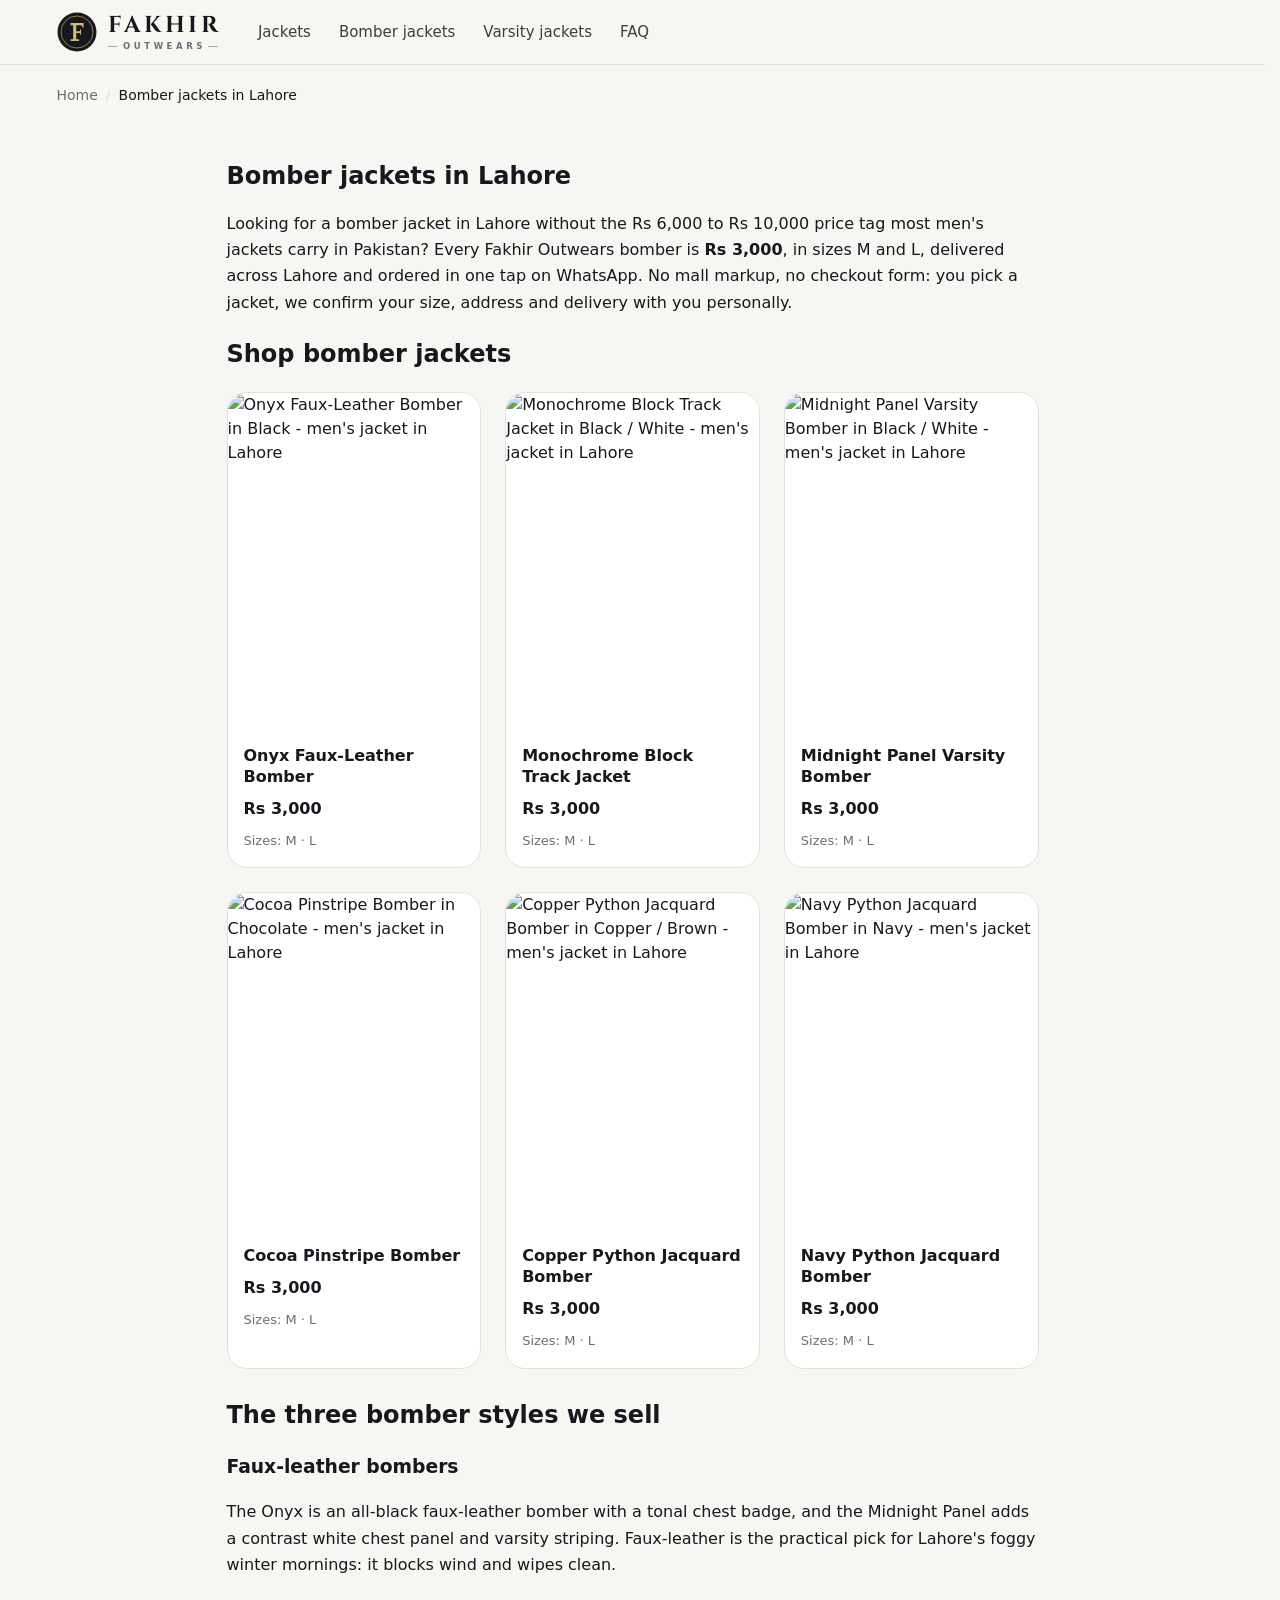
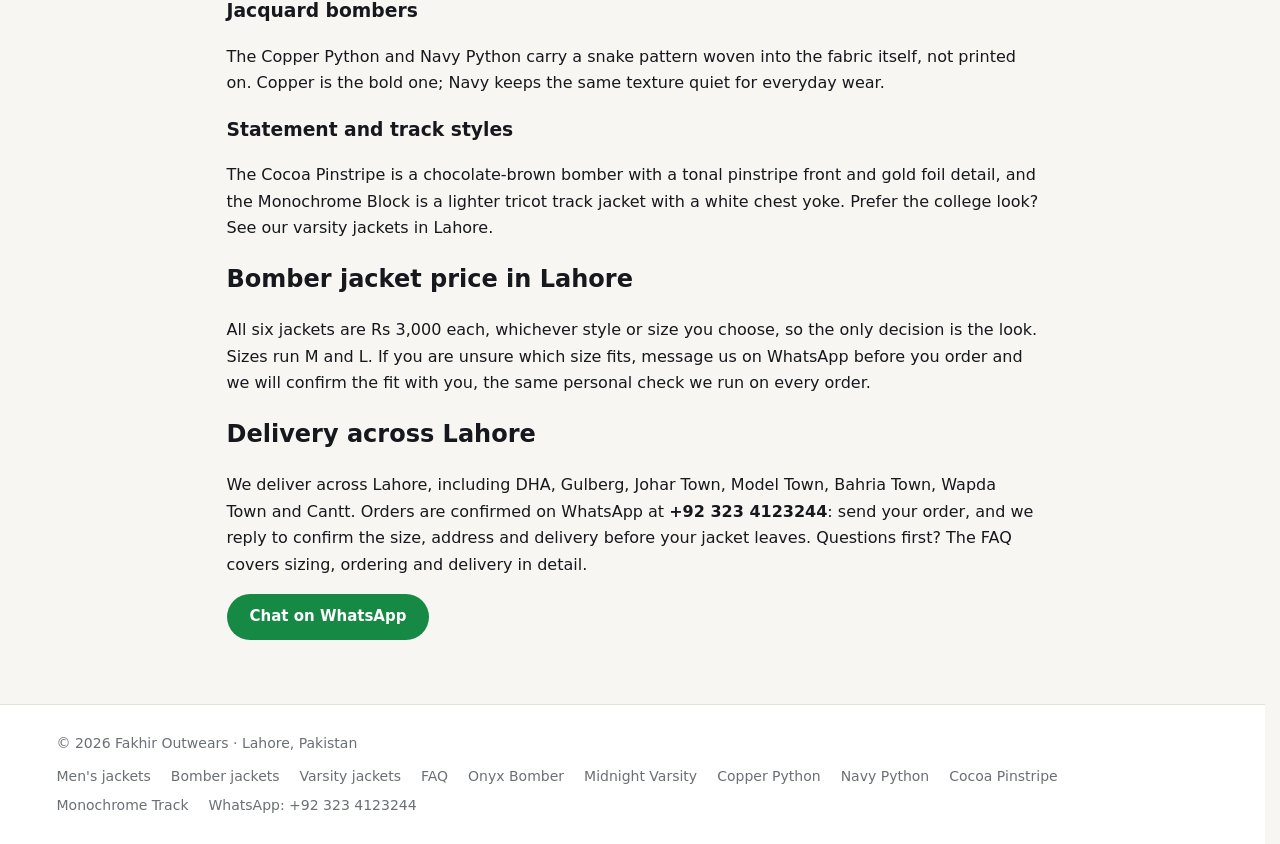
==== bomber-jackets/index.html @ b5515113 "Lahore Local SEO: new category and FAQ pages" ====
<!doctype html>
<html lang="en-PK">
<head>
  <meta charset="utf-8">
  <meta name="viewport" content="width=device-width, initial-scale=1">
  <title>Bomber Jackets in Lahore for Men - Rs 3,000 | Fakhir Outwears</title>
  <meta name="description" content="Buy bomber jackets in Lahore for Rs 3,000. Faux-leather, jacquard and varsity bombers for men, sizes M and L, delivered across Lahore. Order on WhatsApp.">
  <link rel="canonical" href="https://fakhir-store.vercel.app/bomber-jackets/">
  <link rel="icon" href="/favicon.svg" type="image/svg+xml">
  <meta property="og:type" content="website">
  <meta property="og:site_name" content="Fakhir Outwears">
  <meta property="og:locale" content="en_PK">
  <meta property="og:url" content="https://fakhir-store.vercel.app/bomber-jackets/">
  <meta property="og:title" content="Bomber Jackets in Lahore for Men - Rs 3,000 | Fakhir Outwears">
  <meta property="og:description" content="Buy bomber jackets in Lahore for Rs 3,000. Faux-leather, jacquard and varsity bombers for men, sizes M and L, delivered across Lahore. Order on WhatsApp.">
  <meta property="og:image" content="https://fakhir-store.vercel.app/images/products/copper-python-bomber.jpg">
  <meta property="og:image:width" content="900">
  <meta property="og:image:height" content="1200">
  <meta property="og:image:alt" content="Copper Python Jacquard Bomber by Fakhir Outwears">
  <meta name="twitter:card" content="summary_large_image">
  <link rel="preconnect" href="https://fonts.googleapis.com">
  <link rel="preconnect" href="https://fonts.gstatic.com" crossorigin>
  <link rel="stylesheet" href="https://fonts.googleapis.com/css2?family=Cinzel:wght@700&text=FAKHIRfakhir&display=swap">
  <link rel="stylesheet" href="/styles.css">
  <script type="application/ld+json">
{
  "@context": "https://schema.org",
  "@graph": [
    {
      "@type": "CollectionPage",
      "@id": "https://fakhir-store.vercel.app/bomber-jackets/#page",
      "url": "https://fakhir-store.vercel.app/bomber-jackets/",
      "name": "Bomber jackets in Lahore",
      "inLanguage": "en-PK",
      "isPartOf": {
        "@id": "https://fakhir-store.vercel.app/#website"
      },
      "about": {
        "@id": "https://fakhir-store.vercel.app/#store"
      },
      "mainEntity": {
        "@type": "ItemList",
        "itemListElement": [
          {
            "@type": "ListItem",
            "position": 1,
            "url": "https://fakhir-store.vercel.app/products/onyx-bomber/",
            "name": "Onyx Faux-Leather Bomber"
          },
          {
            "@type": "ListItem",
            "position": 2,
            "url": "https://fakhir-store.vercel.app/products/monochrome-track-bomber/",
            "name": "Monochrome Block Track Jacket"
          },
          {
            "@type": "ListItem",
            "position": 3,
            "url": "https://fakhir-store.vercel.app/products/midnight-panel-bomber/",
            "name": "Midnight Panel Varsity Bomber"
          },
          {
            "@type": "ListItem",
            "position": 4,
            "url": "https://fakhir-store.vercel.app/products/cocoa-pinstripe-bomber/",
            "name": "Cocoa Pinstripe Bomber"
          },
          {
            "@type": "ListItem",
            "position": 5,
            "url": "https://fakhir-store.vercel.app/products/copper-python-bomber/",
            "name": "Copper Python Jacquard Bomber"
          },
          {
            "@type": "ListItem",
            "position": 6,
            "url": "https://fakhir-store.vercel.app/products/navy-python-bomber/",
            "name": "Navy Python Jacquard Bomber"
          }
        ]
      }
    },
    {
      "@type": "BreadcrumbList",
      "itemListElement": [
        {
          "@type": "ListItem",
          "position": 1,
          "name": "Home",
          "item": "https://fakhir-store.vercel.app/"
        },
        {
          "@type": "ListItem",
          "position": 2,
          "name": "Bomber jackets in Lahore",
          "item": "https://fakhir-store.vercel.app/bomber-jackets/"
        }
      ]
    }
  ]
}
  </script>
</head>
<body>
  <header class="site-header">
    <div class="container header-inner">
      <a class="logo" href="/" aria-label="Fakhir Outwears home">
        <svg class="logo-mark" viewBox="0 0 40 40" aria-hidden="true"><circle cx="20" cy="20" r="19.5" fill="#16181d"/><circle cx="20" cy="20" r="16" fill="none" stroke="#d9b878" stroke-width="0.9" opacity="0.7"/><path d="M13.5 11H26.5V16.2L24.4 13.2H19.2V19.2H23V17.6H24V22.5H23V20.9H19.2V27.2H22V29H13.5V27.2H16.2V13.2H13.5Z" fill="#d9b878"/></svg>
        <span class="logo-text"><span class="logo-name">Fakhir</span><span class="logo-tag">Outwears</span></span>
      </a>
      <nav class="main-nav" aria-label="Primary">
        <a href="/jackets/">Jackets</a>
        <a href="/bomber-jackets/">Bomber jackets</a>
        <a href="/varsity-jackets/">Varsity jackets</a>
        <a href="/faq/">FAQ</a>
      </nav>
    </div>
  </header>
  <main>

    <nav class="breadcrumbs container" aria-label="Breadcrumb"><ol><li><a href="/">Home</a></li><li aria-current="page">Bomber jackets in Lahore</li></ol></nav>
    <section class="seo-section container">
      <h1>Bomber jackets in Lahore</h1>
      <p>Looking for a bomber jacket in Lahore without the Rs 6,000 to Rs 10,000 price tag most men's jackets carry in Pakistan? Every Fakhir Outwears bomber is <strong>Rs 3,000</strong>, in sizes M and L, delivered across Lahore and ordered in one tap on WhatsApp. No mall markup, no checkout form: you pick a jacket, we confirm your size, address and delivery with you personally.</p>
      <h2>Shop bomber jackets</h2>
      <div class="grid">
        <article class="card">
      <a class="card-media has-photo" href="/products/onyx-bomber/" aria-label="View Onyx Faux-Leather Bomber">
        <span class="card-art"><img class="product-photo" src="/images/products/onyx-bomber.webp" alt="Onyx Faux-Leather Bomber in Black - men's jacket in Lahore" width="900" height="1200" loading="lazy"></span>
      </a>
      <div class="card-body">
        <h3 class="card-title"><a class="card-link" href="/products/onyx-bomber/">Onyx Faux-Leather Bomber</a></h3>
        <p class="price"><span class="price-now">Rs 3,000</span></p>
        <p class="card-sizes">Sizes: M · L</p>
      </div>
    </article>
        <article class="card">
      <a class="card-media has-photo" href="/products/monochrome-track-bomber/" aria-label="View Monochrome Block Track Jacket">
        <span class="card-art"><img class="product-photo" src="/images/products/monochrome-track-bomber.webp" alt="Monochrome Block Track Jacket in Black / White - men's jacket in Lahore" width="900" height="1200" loading="lazy"></span>
      </a>
      <div class="card-body">
        <h3 class="card-title"><a class="card-link" href="/products/monochrome-track-bomber/">Monochrome Block Track Jacket</a></h3>
        <p class="price"><span class="price-now">Rs 3,000</span></p>
        <p class="card-sizes">Sizes: M · L</p>
      </div>
    </article>
        <article class="card">
      <a class="card-media has-photo" href="/products/midnight-panel-bomber/" aria-label="View Midnight Panel Varsity Bomber">
        <span class="card-art"><img class="product-photo" src="/images/products/midnight-panel-bomber.webp" alt="Midnight Panel Varsity Bomber in Black / White - men's jacket in Lahore" width="900" height="1200" loading="lazy"></span>
      </a>
      <div class="card-body">
        <h3 class="card-title"><a class="card-link" href="/products/midnight-panel-bomber/">Midnight Panel Varsity Bomber</a></h3>
        <p class="price"><span class="price-now">Rs 3,000</span></p>
        <p class="card-sizes">Sizes: M · L</p>
      </div>
    </article>
        <article class="card">
      <a class="card-media has-photo" href="/products/cocoa-pinstripe-bomber/" aria-label="View Cocoa Pinstripe Bomber">
        <span class="card-art"><img class="product-photo" src="/images/products/cocoa-pinstripe-bomber.webp" alt="Cocoa Pinstripe Bomber in Chocolate - men's jacket in Lahore" width="900" height="1200" loading="lazy"></span>
      </a>
      <div class="card-body">
        <h3 class="card-title"><a class="card-link" href="/products/cocoa-pinstripe-bomber/">Cocoa Pinstripe Bomber</a></h3>
        <p class="price"><span class="price-now">Rs 3,000</span></p>
        <p class="card-sizes">Sizes: M · L</p>
      </div>
    </article>
        <article class="card">
      <a class="card-media has-photo" href="/products/copper-python-bomber/" aria-label="View Copper Python Jacquard Bomber">
        <span class="card-art"><img class="product-photo" src="/images/products/copper-python-bomber.webp" alt="Copper Python Jacquard Bomber in Copper / Brown - men's jacket in Lahore" width="900" height="1200" loading="lazy"></span>
      </a>
      <div class="card-body">
        <h3 class="card-title"><a class="card-link" href="/products/copper-python-bomber/">Copper Python Jacquard Bomber</a></h3>
        <p class="price"><span class="price-now">Rs 3,000</span></p>
        <p class="card-sizes">Sizes: M · L</p>
      </div>
    </article>
        <article class="card">
      <a class="card-media has-photo" href="/products/navy-python-bomber/" aria-label="View Navy Python Jacquard Bomber">
        <span class="card-art"><img class="product-photo" src="/images/products/navy-python-bomber.webp" alt="Navy Python Jacquard Bomber in Navy - men's jacket in Lahore" width="900" height="1200" loading="lazy"></span>
      </a>
      <div class="card-body">
        <h3 class="card-title"><a class="card-link" href="/products/navy-python-bomber/">Navy Python Jacquard Bomber</a></h3>
        <p class="price"><span class="price-now">Rs 3,000</span></p>
        <p class="card-sizes">Sizes: M · L</p>
      </div>
    </article>
      </div>
      <h2>The three bomber styles we sell</h2>
      <h3>Faux-leather bombers</h3>
      <p>The <a href="/products/onyx-bomber/">Onyx</a> is an all-black faux-leather bomber with a tonal chest badge, and the <a href="/products/midnight-panel-bomber/">Midnight Panel</a> adds a contrast white chest panel and varsity striping. Faux-leather is the practical pick for Lahore's foggy winter mornings: it blocks wind and wipes clean.</p>
      <h3>Jacquard bombers</h3>
      <p>The <a href="/products/copper-python-bomber/">Copper Python</a> and <a href="/products/navy-python-bomber/">Navy Python</a> carry a snake pattern woven into the fabric itself, not printed on. Copper is the bold one; Navy keeps the same texture quiet for everyday wear.</p>
      <h3>Statement and track styles</h3>
      <p>The <a href="/products/cocoa-pinstripe-bomber/">Cocoa Pinstripe</a> is a chocolate-brown bomber with a tonal pinstripe front and gold foil detail, and the <a href="/products/monochrome-track-bomber/">Monochrome Block</a> is a lighter tricot track jacket with a white chest yoke. Prefer the college look? See our <a href="/varsity-jackets/">varsity jackets in Lahore</a>.</p>
      <h2>Bomber jacket price in Lahore</h2>
      <p>All six jackets are Rs 3,000 each, whichever style or size you choose, so the only decision is the look. Sizes run M and L. If you are unsure which size fits, message us on WhatsApp before you order and we will confirm the fit with you, the same personal check we run on every order.</p>
      <h2>Delivery across Lahore</h2>
      <p>We deliver across Lahore, including DHA, Gulberg, Johar Town, Model Town, Bahria Town, Wapda Town and Cantt. Orders are confirmed on WhatsApp at <strong>+92 323 4123244</strong>: send your order, and we reply to confirm the size, address and delivery before your jacket leaves. Questions first? The <a href="/faq/">FAQ</a> covers sizing, ordering and delivery in detail.</p>
      <p><a class="btn btn-whatsapp" href="https://wa.me/923234123244?text=Hi%20Fakhir%20Outwears!%20I%20have%20a%20question%20about%20your%20jackets." target="_blank" rel="noopener">Chat on WhatsApp</a></p>
    </section>
  </main>

  <footer class="site-footer">
    <div class="container footer-inner">
      <div class="footer-brand">
        <p>&copy; 2026 Fakhir Outwears · Lahore, Pakistan</p>
      </div>
      <nav aria-label="Footer">
        <a href="/jackets/">Men's jackets</a>
        <a href="/bomber-jackets/">Bomber jackets</a>
        <a href="/varsity-jackets/">Varsity jackets</a>
        <a href="/faq/">FAQ</a>
        <a href="/products/onyx-bomber/">Onyx Bomber</a>
        <a href="/products/midnight-panel-bomber/">Midnight Varsity</a>
        <a href="/products/copper-python-bomber/">Copper Python</a>
        <a href="/products/navy-python-bomber/">Navy Python</a>
        <a href="/products/cocoa-pinstripe-bomber/">Cocoa Pinstripe</a>
        <a href="/products/monochrome-track-bomber/">Monochrome Track</a>
        <a href="https://wa.me/923234123244" target="_blank" rel="noopener">WhatsApp: +92 323 4123244</a>
      </nav>
    </div>
  </footer>
</body>
</html>
---- styles.css ----
/* Fakhir storefront — light theme, responsive down to 360px. */

:root {
  --bg: #f7f6f2;
  --surface: #ffffff;
  --tint: #efede7;
  --art-bg: linear-gradient(160deg, #f4f2ec, #e8e5dc);
  --ink: #16181d;
  --ink-soft: #3a3d44;
  --muted: #6b6f76;
  --line: #e4e1d9;
  --accent: #d2552d;
  --accent-soft: #f6e3d8;
  --sale: #c0392b;
  --star: #f2a516;
  --success: #2f8a57;
  --whatsapp: #168a45;
  --whatsapp-hover: #11703a;
  --radius: 14px;
  --radius-lg: 20px;
  --shadow: 0 10px 30px rgba(22, 24, 29, 0.08);
  --shadow-lg: 0 24px 60px rgba(22, 24, 29, 0.18);
  --header-h: 64px;
  --font: ui-sans-serif, system-ui, -apple-system, "Segoe UI", Roboto, "Helvetica Neue", Arial, sans-serif;
}

/* ---------- Base ---------- */

*,
*::before,
*::after {
  box-sizing: border-box;
}

[hidden] {
  display: none !important;
}

html {
  scrollbar-gutter: stable;
  -webkit-text-size-adjust: 100%;
}

@media (prefers-reduced-motion: no-preference) {
  html {
    scroll-behavior: smooth;
  }
}

body {
  margin: 0;
  font-family: var(--font);
  font-size: 16px;
  line-height: 1.5;
  color: var(--ink);
  background: var(--bg);
  overflow-x: clip;
  -webkit-font-smoothing: antialiased;
}

body.no-scroll {
  overflow: hidden;
}

svg {
  display: block;
  max-width: 100%;
}

a {
  color: inherit;
  text-decoration: none;
}

button,
input,
select {
  font: inherit;
  color: inherit;
}

button {
  cursor: pointer;
}

:focus-visible {
  outline: 2px solid var(--accent);
  outline-offset: 2px;
}

.sr-only {
  position: absolute;
  width: 1px;
  height: 1px;
  padding: 0;
  margin: -1px;
  overflow: hidden;
  clip: rect(0, 0, 0, 0);
  white-space: nowrap;
  border: 0;
}

.container {
  width: 100%;
  max-width: 1200px;
  margin-inline: auto;
  padding-inline: 24px;
}

/* ---------- Buttons ---------- */

.btn {
  display: inline-flex;
  align-items: center;
  justify-content: center;
  gap: 8px;
  min-height: 46px;
  padding: 0 22px;
  border: 1.5px solid transparent;
  border-radius: 999px;
  font-size: 15px;
  font-weight: 600;
  line-height: 1;
  white-space: nowrap;
  transition: background-color 0.2s, color 0.2s, border-color 0.2s, transform 0.2s;
}

.btn:active:not(:disabled) {
  transform: translateY(1px);
}

.btn:disabled {
  opacity: 0.45;
  cursor: not-allowed;
}

.btn-primary {
  background: var(--ink);
  color: #fff;
}

.btn-primary:hover:not(:disabled) {
  background: var(--accent);
}

.btn-ghost {
  border-color: var(--ink);
  background: transparent;
}

.btn-ghost:hover {
  background: var(--ink);
  color: #fff;
}

.btn-outline {
  border-color: var(--line);
  background: var(--surface);
}

.btn-outline:hover {
  border-color: var(--ink);
  background: var(--ink);
  color: #fff;
}

.btn-whatsapp {
  background: var(--whatsapp);
  color: #fff;
}

.btn-whatsapp:hover:not(:disabled) {
  background: var(--whatsapp-hover);
}

.wa-glyph {
  flex: none;
}

.btn-sm {
  min-height: 40px;
  padding: 0 16px;
  font-size: 14px;
}

.btn-block {
  width: 100%;
}

.icon-btn {
  display: inline-grid;
  place-items: center;
  width: 40px;
  height: 40px;
  padding: 0;
  border: 0;
  border-radius: 50%;
  background: transparent;
  font-size: 28px;
  line-height: 1;
  color: var(--ink);
  transition: background-color 0.2s;
}

.icon-btn:hover {
  background: var(--tint);
}

/* ---------- Header ---------- */

.site-header {
  position: sticky;
  top: 0;
  z-index: 40;
  background: rgba(247, 246, 242, 0.88);
  -webkit-backdrop-filter: saturate(180%) blur(12px);
  backdrop-filter: saturate(180%) blur(12px);
  border-bottom: 1px solid var(--line);
}

.header-inner {
  display: flex;
  align-items: center;
  gap: 40px;
  min-height: var(--header-h);
}

/* Wordmark: the "F" seal, FAKHIR in Cinzel, OUTWEARS tracked out to the same width beneath. */
.logo {
  display: inline-flex;
  align-items: center;
  gap: 11px;
  color: var(--ink);
}

.logo-mark {
  flex: none;
  width: 40px;
  height: 40px;
  transition: transform 0.4s ease;
}

.logo:hover .logo-mark {
  transform: rotate(-8deg);
}

.logo-text {
  display: flex;
  flex-direction: column;
  align-items: center;
  line-height: 1;
}

.logo-name {
  margin-right: -0.16em; /* cancel the trailing letter-spacing so the word stays centred */
  font-family: "Cinzel", "Trajan Pro", Georgia, "Times New Roman", serif;
  font-size: 23px;
  font-weight: 700;
  letter-spacing: 0.16em;
  text-transform: uppercase;
}

.logo-tag {
  display: flex;
  align-self: stretch;
  align-items: center;
  gap: 6px;
  margin-top: 5px;
  font-size: 8.5px;
  font-weight: 600;
  letter-spacing: 0.42em;
  text-transform: uppercase;
  color: var(--muted);
}

/* Fine rules either side of OUTWEARS, stretching it to FAKHIR's width. */
.logo-tag::before,
.logo-tag::after {
  content: "";
  flex: 1;
  min-width: 6px;
  height: 1px;
  background: currentColor;
  opacity: 0.6;
}

.logo-tag::after {
  margin-left: -0.42em; /* cancel the trailing letter-spacing so both gaps match */
}

.logo-sm {
  gap: 9px;
}

.logo-sm .logo-mark {
  width: 32px;
  height: 32px;
}

.logo-sm .logo-name {
  font-size: 18px;
}

.logo-sm .logo-tag {
  margin-top: 4px;
  font-size: 7px;
}

.main-nav {
  display: flex;
  gap: 28px;
}

.main-nav a {
  position: relative;
  padding: 6px 0;
  font-size: 15px;
  font-weight: 500;
  color: var(--ink-soft);
  transition: color 0.2s;
}

.main-nav a::after {
  content: "";
  position: absolute;
  left: 0;
  right: 0;
  bottom: 0;
  height: 2px;
  background: var(--accent);
  transform: scaleX(0);
  transition: transform 0.2s;
}

.main-nav a:hover,
.main-nav a.is-active {
  color: var(--ink);
}

.main-nav a:hover::after,
.main-nav a.is-active::after {
  transform: scaleX(1);
}

.cart-button {
  position: relative;
  display: inline-grid;
  place-items: center;
  width: 44px;
  height: 44px;
  margin-left: auto;
  padding: 0;
  border: 1px solid var(--line);
  border-radius: 50%;
  background: var(--surface);
  transition: border-color 0.2s;
}

.cart-button:hover {
  border-color: var(--ink);
}

.cart-count {
  position: absolute;
  top: -4px;
  right: -4px;
  min-width: 20px;
  height: 20px;
  padding: 0 5px;
  border-radius: 999px;
  background: var(--accent);
  color: #fff;
  font-size: 11px;
  font-weight: 700;
  line-height: 20px;
  text-align: center;
  box-shadow: 0 0 0 2px var(--bg);
}

.cart-count.bump {
  animation: bump 0.4s ease;
}

@keyframes bump {
  40% {
    transform: scale(1.35);
  }
}

/* ---------- Hero ---------- */

.hero {
  background:
    radial-gradient(circle at 85% 15%, var(--accent-soft), transparent 55%),
    linear-gradient(180deg, var(--bg), #f0eee8);
  overflow: hidden;
}

.hero-inner {
  display: grid;
  grid-template-columns: 1.05fr 1fr;
  align-items: center;
  gap: 40px;
  padding-block: 72px;
}

.hero-copy {
  min-width: 0;
}

.eyebrow {
  margin: 0 0 14px;
  font-size: 13px;
  font-weight: 700;
  letter-spacing: 0.14em;
  text-transform: uppercase;
  color: var(--accent);
}

.hero h1 {
  margin: 0;
  font-size: clamp(2.25rem, 5.2vw, 4rem);
  font-weight: 800;
  line-height: 1.04;
  letter-spacing: -0.035em;
}

.hero-sub {
  max-width: 34em;
  margin: 18px 0 0;
  font-size: 18px;
  color: var(--muted);
}

.hero-actions {
  display: flex;
  flex-wrap: wrap;
  gap: 12px;
  margin-top: 28px;
}

.hero-art {
  justify-self: center;
  width: 100%;
  max-width: 520px;
}

.hero-art svg {
  width: 100%;
  height: auto;
}

/* Two product photos, the second set lower for a staggered look. */
.hero-photos {
  display: grid;
  grid-template-columns: 1fr 1fr;
  gap: 16px;
  padding-bottom: 40px;
}

.hero-photos .product-photo {
  width: 100%;
  height: auto;
  border-radius: var(--radius-lg);
  background: #fff;
  box-shadow: var(--shadow);
}

.hero-photos .product-photo:nth-child(2) {
  transform: translateY(40px);
}

/* ---------- Perks ---------- */

.perks {
  display: grid;
  grid-template-columns: repeat(3, 1fr);
  gap: 16px;
  margin-block: 40px 0;
}

.perk {
  position: relative;
  display: flex;
  flex-direction: column;
  gap: 2px;
  padding: 18px 20px 18px 60px;
  background: var(--surface);
  border: 1px solid var(--line);
  border-radius: var(--radius);
}

.perk::before {
  content: "✓";
  position: absolute;
  top: 50%;
  left: 20px;
  display: grid;
  place-items: center;
  width: 28px;
  height: 28px;
  border-radius: 50%;
  background: var(--accent-soft);
  color: var(--accent);
  font-size: 14px;
  font-weight: 800;
  transform: translateY(-50%);
}

.perk strong {
  font-size: 15px;
}

.perk span {
  font-size: 14px;
  color: var(--muted);
}

/* ---------- Shop ---------- */

.shop {
  padding-block: 48px 72px;
  scroll-margin-top: calc(var(--header-h) + 8px);
}

.shop-head {
  display: flex;
  flex-wrap: wrap;
  align-items: baseline;
  justify-content: space-between;
  gap: 4px 12px;
  margin-bottom: 20px;
}

.shop-head h2 {
  margin: 0;
  font-size: clamp(1.5rem, 3vw, 2rem);
  letter-spacing: -0.02em;
}

.result-count {
  margin: 0;
  font-size: 14px;
  color: var(--muted);
}

.toolbar {
  display: flex;
  flex-wrap: wrap;
  align-items: center;
  justify-content: space-between;
  gap: 12px 16px;
  margin-bottom: 24px;
}

.chips {
  display: flex;
  flex-wrap: wrap;
  gap: 8px;
}

.chip {
  min-height: 38px;
  padding: 0 16px;
  border: 1px solid var(--line);
  border-radius: 999px;
  background: var(--surface);
  font-size: 14px;
  font-weight: 500;
  color: var(--ink-soft);
  transition: background-color 0.2s, border-color 0.2s, color 0.2s;
}

.chip:hover {
  border-color: var(--ink);
  color: var(--ink);
}

.chip.is-active {
  background: var(--ink);
  border-color: var(--ink);
  color: #fff;
}

.toolbar-right {
  display: flex;
  gap: 10px;
}

.search,
.sort {
  display: block;
}

.search input,
.sort select {
  height: 40px;
  border: 1px solid var(--line);
  border-radius: 999px;
  background-color: var(--surface);
  background-repeat: no-repeat;
  font-size: 14px;
  -webkit-appearance: none;
  appearance: none;
  transition: border-color 0.2s;
}

.search input:focus,
.sort select:focus {
  border-color: var(--ink);
}

.search input {
  width: 220px;
  padding: 0 16px 0 38px;
  background-image: url("data:image/svg+xml,%3Csvg xmlns='http://www.w3.org/2000/svg' viewBox='0 0 24 24' fill='none' stroke='%236b6f76' stroke-width='2' stroke-linecap='round'%3E%3Ccircle cx='11' cy='11' r='7'/%3E%3Cpath d='m20 20-3.5-3.5'/%3E%3C/svg%3E");
  background-position: 14px center;
  background-size: 16px;
}

.sort select {
  padding: 0 38px 0 16px;
  background-image: url("data:image/svg+xml,%3Csvg xmlns='http://www.w3.org/2000/svg' viewBox='0 0 24 24' fill='none' stroke='%2316181d' stroke-width='2.2' stroke-linecap='round' stroke-linejoin='round'%3E%3Cpath d='m6 9 6 6 6-6'/%3E%3C/svg%3E");
  background-position: right 14px center;
  background-size: 14px;
  cursor: pointer;
}

.grid {
  display: grid;
  grid-template-columns: repeat(auto-fill, minmax(min(100%, 250px), 1fr));
  gap: 24px;
}

.empty {
  margin: 0;
  padding: 48px 16px;
  border: 1px dashed var(--line);
  border-radius: var(--radius-lg);
  text-align: center;
  color: var(--muted);
}

/* ---------- Product card ---------- */

.card {
  display: flex;
  flex-direction: column;
  min-width: 0;
  background: var(--surface);
  border: 1px solid var(--line);
  border-radius: var(--radius-lg);
  overflow: hidden;
  transition: box-shadow 0.25s, transform 0.25s;
}

.card:hover {
  box-shadow: var(--shadow);
  transform: translateY(-2px);
}

.card-media {
  position: relative;
  display: grid;
  place-items: center;
  width: 100%;
  aspect-ratio: 1 / 1;
  padding: 12%;
  border: 0;
  background: var(--art-bg);
}

.card-art {
  display: block;
  width: 100%;
}

.garment {
  width: 100%;
  height: auto;
  transition: transform 0.35s ease;
}

.card-media:hover .garment {
  transform: scale(1.05) rotate(-1deg);
}

/* Product photos fill the frame edge to edge on white, matching the shots. */
.product-photo {
  display: block;
  width: 100%;
  height: 100%;
  object-fit: cover;
  transition: transform 0.35s ease;
}

.card-media.has-photo {
  aspect-ratio: 3 / 4;
  padding: 0;
  background: #fff;
  overflow: hidden;
}

.card-media.has-photo .card-art {
  height: 100%;
}

.card-media:hover .product-photo {
  transform: scale(1.04);
}

.card-sizes {
  margin: 0;
  font-size: 13px;
  color: var(--muted);
}

.badge {
  display: inline-block;
  padding: 4px 10px;
  border-radius: 999px;
  background: var(--ink);
  color: #fff;
  font-size: 11px;
  font-weight: 700;
  letter-spacing: 0.06em;
  line-height: 1.4;
  text-transform: uppercase;
}

.badge-sale {
  background: var(--sale);
}

.badge-new {
  background: var(--accent);
}

.badge-bestseller {
  background: var(--ink);
}

.card-media .badge {
  position: absolute;
  top: 12px;
  left: 12px;
  z-index: 1;
}

.card-body {
  display: flex;
  flex: 1;
  flex-direction: column;
  gap: 8px;
  padding: 16px;
}

.card-title {
  margin: 0;
  font-size: 16px;
  font-weight: 600;
  line-height: 1.3;
}

.card-link {
  padding: 0;
  border: 0;
  background: none;
  font: inherit;
  text-align: left;
  transition: color 0.2s;
}

.card-link:hover {
  color: var(--accent);
}

.card-body .btn {
  margin-top: auto;
}

.price {
  display: flex;
  flex-wrap: wrap;
  align-items: baseline;
  gap: 2px 8px;
  margin: 0;
  font-weight: 700;
}

.price.is-sale .price-now {
  color: var(--sale);
}

.price-was {
  font-size: 0.875em;
  font-weight: 500;
  color: var(--muted);
}

.rating {
  display: flex;
  align-items: center;
  gap: 6px;
  font-size: 13px;
  color: var(--muted);
}

.stars {
  --percent: calc(var(--rating) / 5 * 100%);
  font-size: 14px;
  letter-spacing: 1px;
  line-height: 1;
}

.stars::before {
  content: "★★★★★";
  background: linear-gradient(90deg, var(--star) var(--percent), #d9d5cc var(--percent));
  -webkit-background-clip: text;
  background-clip: text;
  color: transparent;
}

.rating-value {
  font-weight: 600;
  color: var(--ink);
}

.swatches {
  display: flex;
  flex-wrap: wrap;
  gap: 8px;
  padding: 2px;
}

.swatch {
  width: 22px;
  height: 22px;
  padding: 0;
  border: 2px solid var(--surface);
  border-radius: 50%;
  background: var(--swatch);
  box-shadow: 0 0 0 1px rgba(0, 0, 0, 0.18);
  transition: box-shadow 0.15s, transform 0.15s;
}

.swatch:hover {
  transform: scale(1.1);
}

.swatch.is-active {
  box-shadow: 0 0 0 2px var(--ink);
}

.swatches-lg {
  gap: 10px;
}

.swatches-lg .swatch {
  width: 32px;
  height: 32px;
}

/* ---------- Lahore intro ---------- */

.local {
  padding-block: 0 64px;
}

.local h2 {
  margin: 0 0 16px;
  font-size: clamp(1.5rem, 3vw, 2rem);
  letter-spacing: -0.02em;
}

.local-grid {
  display: grid;
  grid-template-columns: repeat(auto-fit, minmax(min(100%, 320px), 1fr));
  gap: 12px 48px;
}

.local-grid p {
  margin: 0;
  color: var(--ink-soft);
  line-height: 1.65;
}

/* ---------- Customer reviews ---------- */

.reviews {
  padding-block: 0 64px;
}

.reviews-head {
  display: flex;
  flex-wrap: wrap;
  align-items: baseline;
  justify-content: space-between;
  gap: 4px 16px;
  margin-bottom: 20px;
}

.reviews-head h2 {
  margin: 0;
  font-size: clamp(1.5rem, 3vw, 2rem);
  letter-spacing: -0.02em;
}

.reviews-head .rating {
  font-size: 15px;
}

.reviews-head .stars {
  font-size: 18px;
}

/* A single row that drifts left to right on a loop. The track holds two identical groups,
   so sliding it by half its width lands exactly where it started. */
.reviews-marquee {
  overflow: hidden;
  -webkit-mask-image: linear-gradient(90deg, transparent, #000 4%, #000 96%, transparent);
  mask-image: linear-gradient(90deg, transparent, #000 4%, #000 96%, transparent);
}

.reviews-track {
  display: flex;
  width: max-content;
  animation: reviews-scroll calc(var(--review-count) * 8s) linear infinite;
}

.reviews-marquee:hover .reviews-track,
.reviews-marquee:focus-within .reviews-track {
  animation-play-state: paused;
}

.reviews-group {
  display: flex;
  gap: 20px;
  padding-right: 20px;
}

@keyframes reviews-scroll {
  from {
    transform: translateX(-50%);
  }
  to {
    transform: translateX(0);
  }
}

/* No motion: a still row people can swipe or scroll through instead. */
@media (prefers-reduced-motion: reduce) {
  .reviews-marquee {
    overflow-x: auto;
    scroll-snap-type: x mandatory;
    -webkit-mask-image: none;
    mask-image: none;
  }

  .reviews-track {
    animation: none;
  }

  .reviews-group[aria-hidden] {
    display: none;
  }

  .review {
    scroll-snap-align: start;
  }
}

.review {
  display: flex;
  flex: 0 0 320px;
  flex-direction: column;
  gap: 12px;
  margin: 0;
  padding: 22px;
  background: var(--surface);
  border: 1px solid var(--line);
  border-radius: var(--radius-lg);
}

@media (max-width: 560px) {
  .review {
    flex-basis: 270px;
  }
}

.review blockquote {
  margin: 0;
}

.review blockquote p {
  margin: 0;
  color: var(--ink-soft);
  line-height: 1.6;
}

.review figcaption {
  font-size: 14px;
  font-weight: 600;
}

.review figcaption span {
  font-weight: 400;
  color: var(--muted);
}

/* ---------- Product page ---------- */

.breadcrumbs ol {
  display: flex;
  flex-wrap: wrap;
  gap: 4px 8px;
  margin: 0;
  padding: 20px 0 0;
  list-style: none;
  font-size: 14px;
  color: var(--muted);
}

.breadcrumbs li + li::before {
  content: "/";
  margin-right: 8px;
  color: var(--line);
}

.breadcrumbs a:hover {
  color: var(--ink);
}

.breadcrumbs [aria-current] {
  color: var(--ink);
}

.pdp {
  display: grid;
  grid-template-columns: minmax(0, 1fr) minmax(0, 1fr);
  align-items: start;
  gap: 48px;
  padding-block: 24px 64px;
}

.pdp-media .product-photo {
  height: auto;
  border-radius: var(--radius-lg);
  background: #fff;
  box-shadow: var(--shadow);
}

.pdp-info {
  display: flex;
  flex-direction: column;
  align-items: flex-start;
  gap: 12px;
}

.pdp-info h1 {
  margin: 0;
  font-size: clamp(1.75rem, 3.5vw, 2.5rem);
  line-height: 1.1;
  letter-spacing: -0.03em;
}

.pdp-info .price {
  font-size: 22px;
}

.pdp-desc {
  margin: 0;
  color: var(--ink-soft);
  line-height: 1.65;
}

.pdp-facts {
  display: grid;
  gap: 8px;
  width: 100%;
  margin: 4px 0 0;
  padding: 16px 0;
  border-block: 1px solid var(--line);
  font-size: 15px;
}

.pdp-facts div {
  display: flex;
  gap: 12px;
}

.pdp-facts dt {
  min-width: 80px;
  color: var(--muted);
}

.pdp-facts dd {
  margin: 0;
  font-weight: 600;
}

.pdp-order {
  display: grid;
  gap: 10px;
  width: 100%;
  margin-top: 8px;
}

.pdp-sizes {
  display: grid;
  grid-template-columns: repeat(auto-fit, minmax(150px, 1fr));
  gap: 10px;
}

.pdp-note {
  margin: 0;
  font-size: 14px;
  color: var(--muted);
}

.related {
  padding-block: 0 72px;
}

.related h2 {
  margin: 0 0 20px;
  font-size: clamp(1.5rem, 3vw, 2rem);
  letter-spacing: -0.02em;
}

@media (max-width: 820px) {
  .pdp {
    grid-template-columns: 1fr;
    gap: 24px;
  }

  .pdp-media {
    max-width: 480px;
  }
}

/* ---------- WhatsApp call-to-action band ---------- */

.cta-band {
  background: var(--accent-soft);
}

.cta-band-inner {
  display: flex;
  flex-wrap: wrap;
  align-items: center;
  justify-content: space-between;
  gap: 24px 48px;
  padding-block: 56px;
}

.cta-band h2 {
  margin: 0 0 6px;
  font-size: clamp(1.5rem, 3vw, 2rem);
  letter-spacing: -0.02em;
}

.cta-band p {
  margin: 0;
  color: var(--ink-soft);
}

/* ---------- Footer ---------- */

.site-footer {
  background: var(--surface);
  border-top: 1px solid var(--line);
}

.footer-inner {
  display: flex;
  flex-wrap: wrap;
  align-items: center;
  justify-content: space-between;
  gap: 12px 24px;
  padding-block: 28px;
  font-size: 14px;
  color: var(--muted);
}

.footer-inner p {
  margin: 0;
}

.footer-brand {
  display: flex;
  flex-wrap: wrap;
  align-items: center;
  gap: 10px 20px;
}

.footer-inner nav {
  display: flex;
  flex-wrap: wrap;
  gap: 8px 20px;
}

.footer-inner a:hover {
  color: var(--ink);
}

/* ---------- Product modal ---------- */

.product-modal {
  width: min(920px, calc(100% - 32px));
  max-width: none;
  max-height: calc(100vh - 32px);
  max-height: calc(100dvh - 32px);
  padding: 0;
  border: 0;
  border-radius: var(--radius-lg);
  background: var(--surface);
  color: var(--ink);
  box-shadow: var(--shadow-lg);
  overflow: auto;
  overscroll-behavior: contain;
}

.product-modal[open] {
  animation: modal-in 0.25s ease;
}

.product-modal::backdrop {
  background: rgba(22, 24, 29, 0.5);
  -webkit-backdrop-filter: blur(3px);
  backdrop-filter: blur(3px);
}

@keyframes modal-in {
  from {
    opacity: 0;
    transform: translateY(12px) scale(0.98);
  }
}

.modal-close {
  position: absolute;
  top: 12px;
  right: 12px;
  z-index: 2;
  background: rgba(255, 255, 255, 0.85);
}

.modal-body {
  display: grid;
  grid-template-columns: 1fr 1fr;
}

.modal-art {
  display: grid;
  place-items: center;
  padding: 48px;
  background: var(--art-bg);
}

.modal-art .garment {
  max-width: 360px;
}

.modal-art.has-photo {
  padding: 0;
  background: #fff;
}

.modal-art .product-photo {
  max-height: calc(100dvh - 32px);
  object-fit: contain;
}

.modal-info {
  display: flex;
  flex-direction: column;
  gap: 12px;
  min-width: 0;
  padding: 40px 36px 32px;
}

.modal-info .badge {
  align-self: flex-start;
}

.modal-title {
  margin: 0;
  padding-right: 32px;
  font-size: clamp(1.5rem, 3vw, 1.9rem);
  line-height: 1.15;
  letter-spacing: -0.02em;
}

.modal-info .price {
  font-size: 20px;
}

.modal-desc {
  margin: 0;
  color: var(--ink-soft);
}

.modal-details {
  align-self: flex-start;
  font-size: 14px;
  font-weight: 600;
  text-decoration: underline;
  text-underline-offset: 3px;
}

.modal-details:hover {
  color: var(--accent);
}

.option-group {
  display: flex;
  flex-direction: column;
  gap: 10px;
  margin-top: 6px;
}

.option-label {
  margin: 0;
  font-size: 14px;
  font-weight: 600;
}

.option-color {
  font-weight: 400;
  color: var(--muted);
}

.sizes {
  display: flex;
  flex-wrap: wrap;
  gap: 8px;
}

.size-btn {
  min-width: 48px;
  height: 42px;
  padding: 0 12px;
  border: 1px solid var(--line);
  border-radius: 10px;
  background: var(--surface);
  font-size: 14px;
  font-weight: 600;
  transition: background-color 0.2s, border-color 0.2s, color 0.2s;
}

.size-btn:hover {
  border-color: var(--ink);
}

.size-btn.is-active {
  background: var(--ink);
  border-color: var(--ink);
  color: #fff;
}

.modal-actions {
  display: flex;
  flex-wrap: wrap;
  gap: 12px;
  margin-top: 12px;
}

.modal-actions .btn {
  flex: 1 1 180px;
}

/* Quantity stepper, shared by the modal and cart lines. */
.qty {
  display: inline-flex;
  align-items: center;
  border: 1px solid var(--line);
  border-radius: 999px;
  background: var(--surface);
}

.qty button {
  width: 40px;
  height: 44px;
  padding: 0;
  border: 0;
  border-radius: 999px;
  background: none;
  font-size: 18px;
  line-height: 1;
}

.qty button:hover:not(:disabled) {
  background: var(--tint);
}

.qty button:disabled {
  opacity: 0.35;
  cursor: not-allowed;
}

.qty-value {
  min-width: 28px;
  font-weight: 600;
  font-variant-numeric: tabular-nums;
  text-align: center;
}

.qty-sm button {
  width: 32px;
  height: 32px;
  font-size: 16px;
}

.qty-sm .qty-value {
  min-width: 22px;
  font-size: 14px;
}

/* ---------- Cart drawer ---------- */

.drawer-backdrop {
  position: fixed;
  inset: 0;
  z-index: 50;
  background: rgba(22, 24, 29, 0.45);
  opacity: 0;
  transition: opacity 0.3s ease;
}

.drawer-backdrop.is-open {
  opacity: 1;
}

.cart-drawer {
  position: fixed;
  top: 0;
  right: 0;
  bottom: 0;
  z-index: 60;
  display: flex;
  flex-direction: column;
  width: min(420px, 100%);
  background: var(--surface);
  box-shadow: var(--shadow-lg);
  transform: translateX(100%);
  visibility: hidden;
  transition: transform 0.3s ease, visibility 0s linear 0.3s;
}

.cart-drawer.is-open {
  transform: none;
  visibility: visible;
  transition: transform 0.3s ease;
}

.drawer-head {
  display: flex;
  align-items: center;
  justify-content: space-between;
  padding: 14px 14px 14px 24px;
  border-bottom: 1px solid var(--line);
}

.drawer-head h2 {
  margin: 0;
  font-size: 20px;
}

.cart-items {
  flex: 1;
  margin: 0;
  padding: 0 24px;
  list-style: none;
  overflow-y: auto;
  overscroll-behavior: contain;
}

.cart-item {
  display: grid;
  grid-template-columns: 76px minmax(0, 1fr) auto;
  align-items: start;
  gap: 14px;
  padding: 18px 0;
  border-bottom: 1px solid var(--line);
}

.cart-item:last-child {
  border-bottom: 0;
}

.cart-thumb {
  padding: 8px;
  border-radius: 12px;
  background: var(--art-bg);
}

.cart-thumb.has-photo {
  padding: 0;
  background: #fff;
  border: 1px solid var(--line);
  overflow: hidden;
}

.cart-thumb .product-photo {
  aspect-ratio: 3 / 4;
  height: auto;
}

.checkout-note {
  margin: 10px 0 0;
  font-size: 13px;
  text-align: center;
  color: var(--muted);
}

/* ---------- Floating WhatsApp button ---------- */

.wa-float {
  position: fixed;
  right: 20px;
  bottom: 20px;
  z-index: 30;
  display: grid;
  place-items: center;
  width: 56px;
  height: 56px;
  border-radius: 50%;
  background: var(--whatsapp);
  color: #fff;
  box-shadow: var(--shadow-lg);
  transition: background-color 0.2s, transform 0.2s;
}

.wa-float:hover {
  background: var(--whatsapp-hover);
  transform: scale(1.06);
}

.wa-float .wa-glyph {
  width: 28px;
  height: 28px;
}

.cart-info {
  display: flex;
  flex-direction: column;
  gap: 4px;
  min-width: 0;
}

.cart-name {
  margin: 0;
  font-size: 15px;
  font-weight: 600;
  line-height: 1.3;
}

.cart-meta {
  margin: 0 0 6px;
  font-size: 13px;
  color: var(--muted);
}

.cart-info .qty {
  align-self: flex-start;
}

.cart-side {
  display: flex;
  flex-direction: column;
  align-items: flex-end;
  gap: 8px;
}

.cart-line-total {
  font-weight: 700;
}

.link-btn {
  padding: 0;
  border: 0;
  background: none;
  font-size: 13px;
  color: var(--muted);
  text-decoration: underline;
  text-underline-offset: 3px;
}

.link-btn:hover {
  color: var(--sale);
}

.cart-empty {
  padding: 48px 0;
  text-align: center;
  color: var(--muted);
}

.drawer-foot {
  padding: 20px 24px 24px;
  border-top: 1px solid var(--line);
}

.subtotal {
  display: flex;
  align-items: baseline;
  justify-content: space-between;
  margin-bottom: 16px;
}

.subtotal strong {
  font-size: 20px;
}

/* ---------- Toast ---------- */

.toast {
  position: fixed;
  left: 50%;
  bottom: 24px;
  z-index: 100;
  width: max-content;
  max-width: calc(100% - 32px);
  padding: 12px 20px;
  border-radius: var(--radius);
  background: var(--ink);
  color: #fff;
  font-size: 14px;
  font-weight: 500;
  text-align: center;
  box-shadow: var(--shadow-lg);
  opacity: 0;
  pointer-events: none;
  transform: translate(-50%, 16px);
  transition: opacity 0.25s, transform 0.25s;
}

.toast.is-visible {
  opacity: 1;
  transform: translate(-50%, 0);
}

/* ---------- Responsive ---------- */

@media (max-width: 820px) {
  .hero-inner {
    grid-template-columns: 1fr;
    gap: 24px;
    padding-block: 48px 32px;
  }

  .hero-art {
    max-width: 380px;
  }
}

@media (max-width: 720px) {
  .perks {
    grid-template-columns: 1fr;
    gap: 10px;
    margin-top: 24px;
  }

  .modal-body {
    grid-template-columns: 1fr;
  }

  .modal-art {
    padding: 28px;
  }

  .modal-art .garment {
    max-width: 220px;
  }

  .modal-art.has-photo {
    padding: 0;
  }

  .modal-art .product-photo {
    max-height: 55dvh;
  }

  .modal-info {
    padding: 24px 20px;
  }
}

@media (max-width: 640px) {
  .header-inner {
    flex-wrap: wrap;
    gap: 0 16px;
    min-height: 0;
    padding-top: 10px;
  }

  .main-nav {
    order: 3;
    justify-content: center;
    gap: 24px;
    width: 100%;
    padding: 4px 0 6px;
  }

  .shop {
    scroll-margin-top: 112px;
  }

  .toolbar-right {
    width: 100%;
  }

  .search {
    flex: 1;
    min-width: 0;
  }

  .search input {
    width: 100%;
  }
}

@media (max-width: 560px) {
  .container {
    padding-inline: 16px;
  }

  .hero-sub {
    font-size: 16px;
  }

  .grid {
    grid-template-columns: repeat(2, minmax(0, 1fr));
    gap: 12px;
  }

  .card-media {
    padding: 10%;
  }

  .card-media .badge {
    top: 8px;
    left: 8px;
    padding: 3px 8px;
    font-size: 10px;
  }

  .card-body {
    gap: 6px;
    padding: 12px;
  }

  .card-title {
    font-size: 14px;
  }

  .price {
    font-size: 15px;
  }

  .swatches {
    gap: 6px;
  }

  .swatch {
    width: 20px;
    height: 20px;
  }

  .card-body .btn {
    min-height: 36px;
    padding: 0 10px;
    font-size: 13px;
  }

  .cta-band-inner {
    padding-block: 40px;
  }

  .drawer-head {
    padding-left: 16px;
  }

  .cart-items,
  .drawer-foot {
    padding-inline: 16px;
  }

  .cart-item {
    grid-template-columns: 64px minmax(0, 1fr) auto;
    gap: 12px;
  }
}

@media (prefers-reduced-motion: reduce) {
  *,
  *::before,
  *::after {
    animation-duration: 0.01ms !important;
    animation-iteration-count: 1 !important;
    transition-duration: 0.01ms !important;
  }
}

/* ---------- SEO landing pages, FAQ and product details (added 2026-11-02) ---------- */
.seo-section, .pdp-details { padding-block: 36px 48px; max-width: 860px; }
.seo-section h1, .pdp-details h2 { line-height: 1.2; }
.seo-section p, .pdp-details p { line-height: 1.65; }
.seo-section .grid { margin-block: 20px 28px; }
.faq-item { border-top: 1px solid var(--line); padding-block: 16px 4px; }
.faq-item h2 { font-size: 20px; margin-bottom: 6px; }
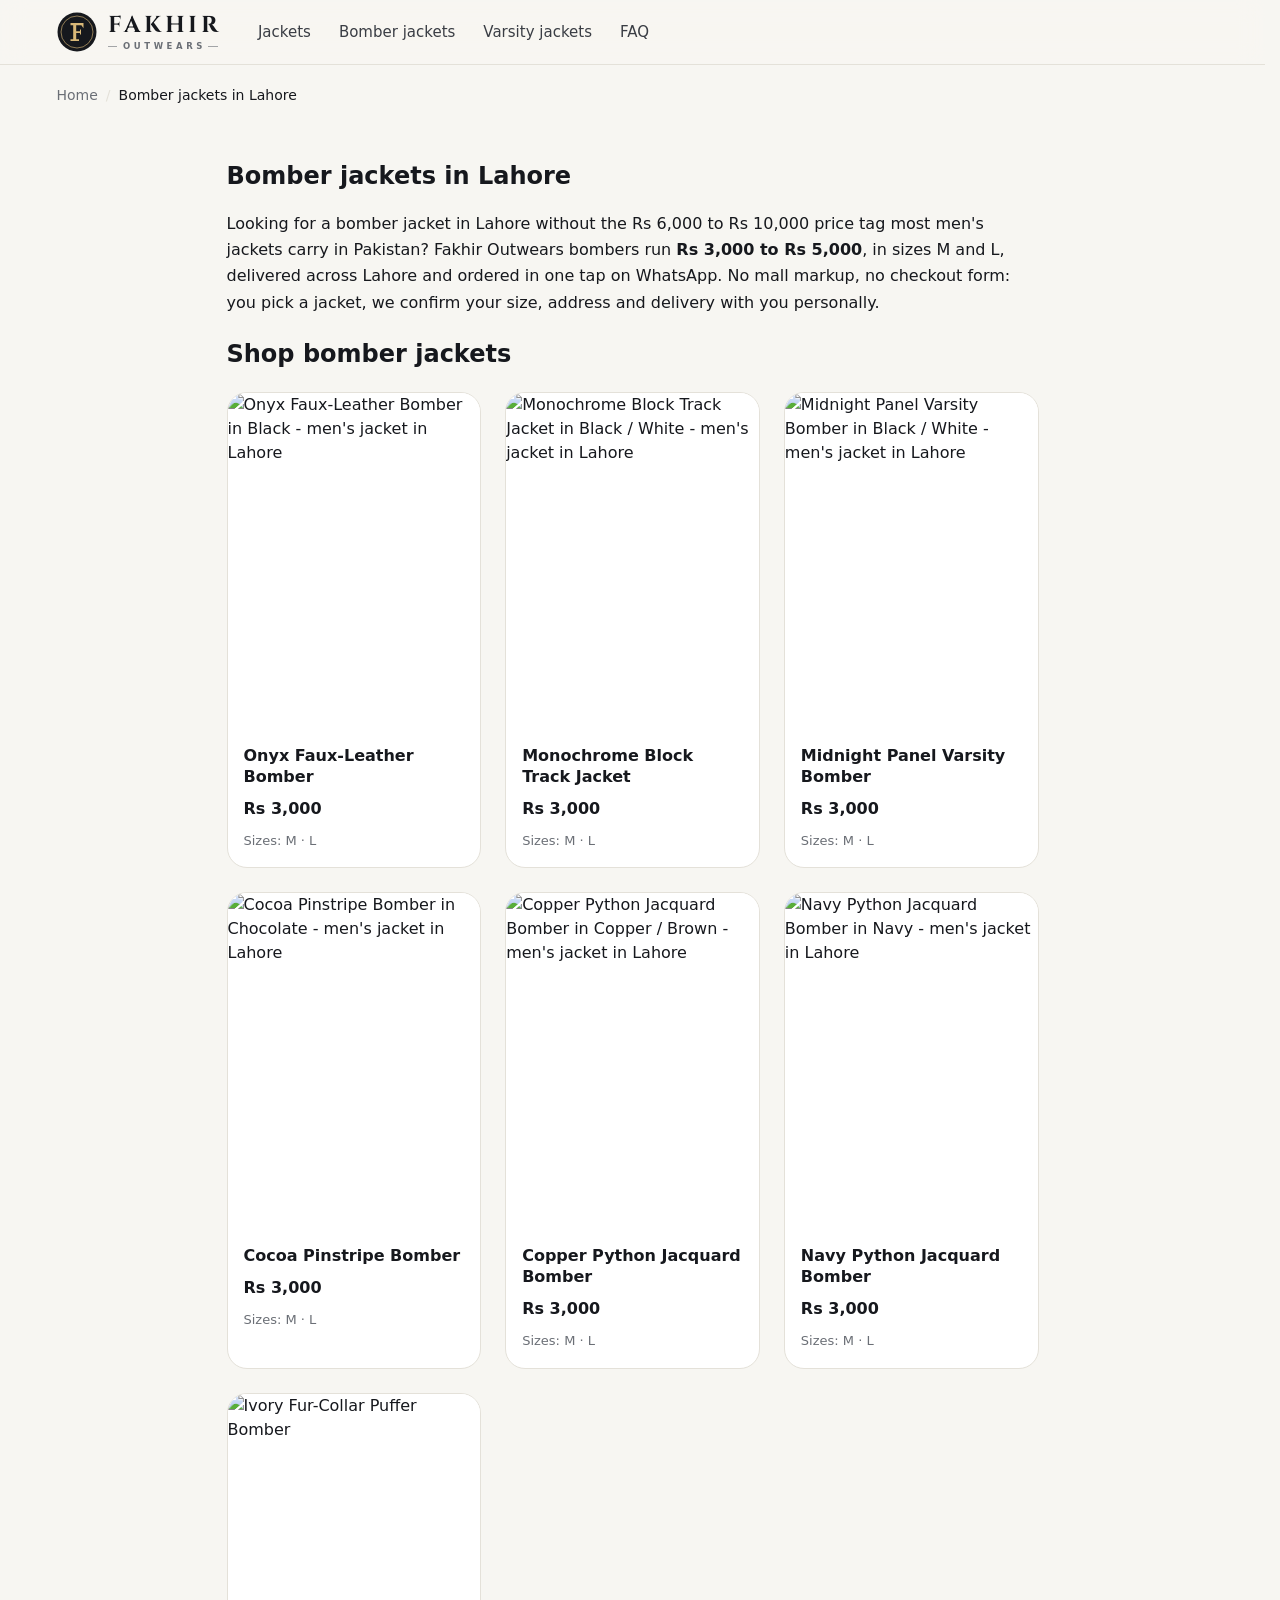
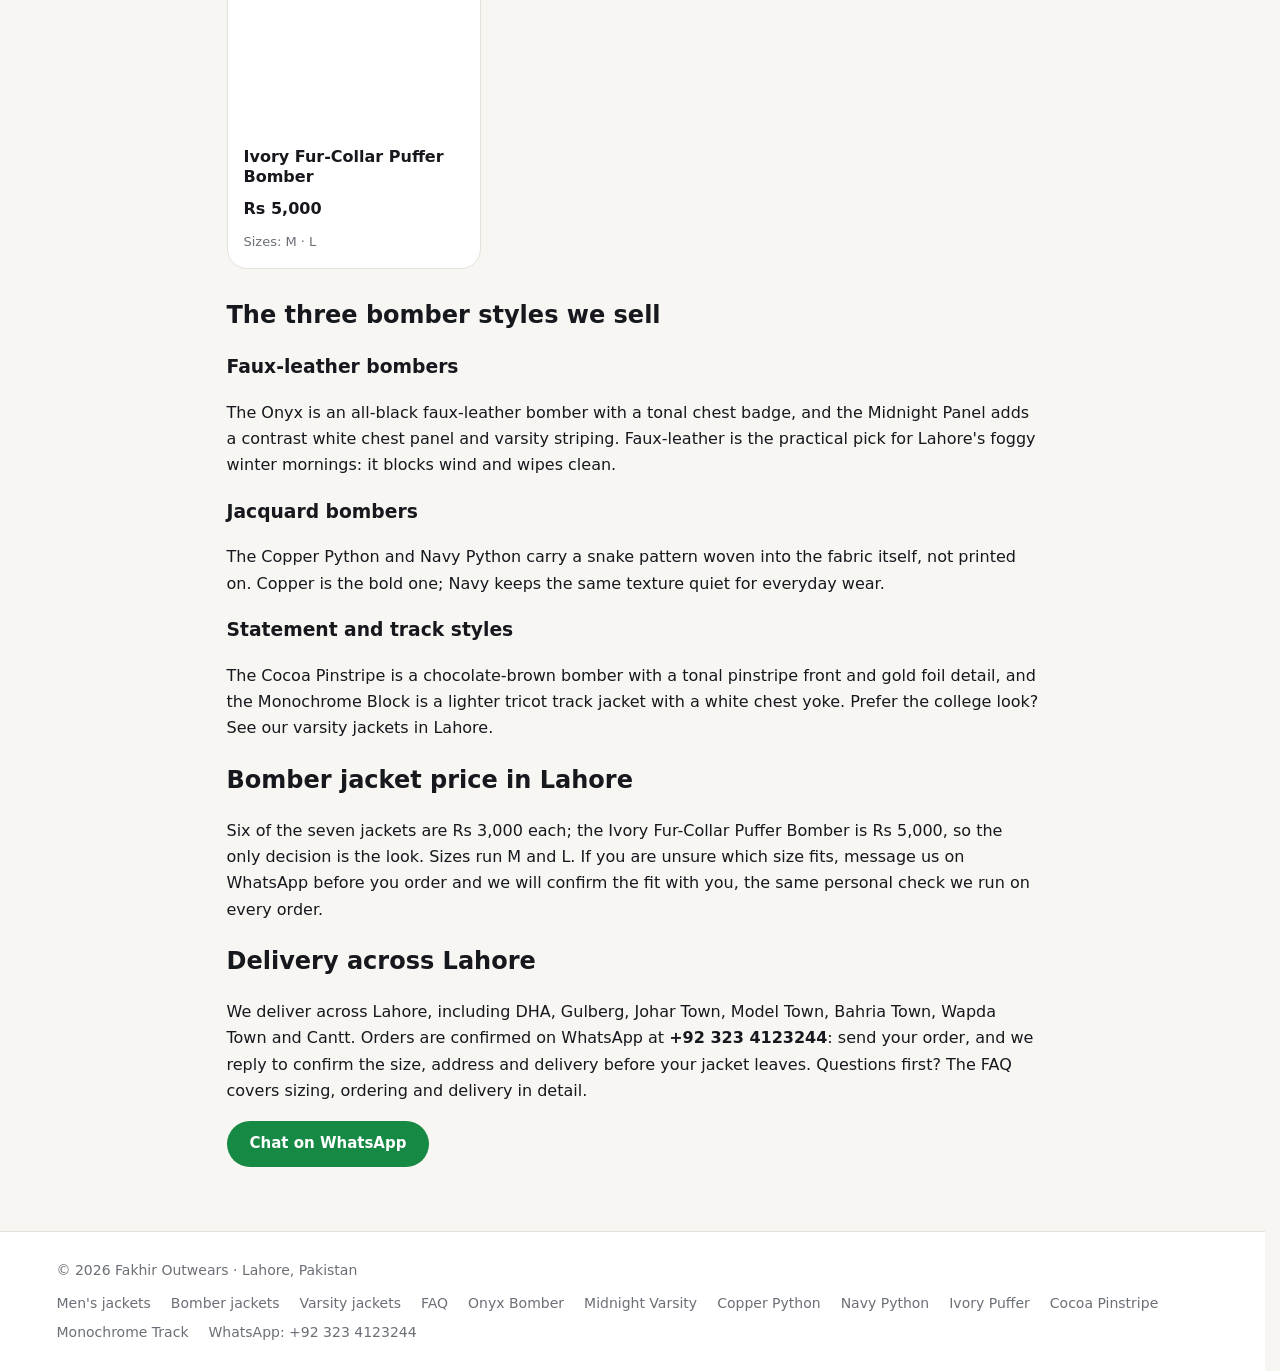
==== commit a0b21b8f: "Add Ivory Fur-Collar Puffer Bomber (Rs 5,000)" ====
--- a/bomber-jackets/index.html
+++ b/bomber-jackets/index.html
@@ -3,16 +3,16 @@
 <head>
   <meta charset="utf-8">
   <meta name="viewport" content="width=device-width, initial-scale=1">
-  <title>Bomber Jackets in Lahore for Men - Rs 3,000 | Fakhir Outwears</title>
-  <meta name="description" content="Buy bomber jackets in Lahore for Rs 3,000. Faux-leather, jacquard and varsity bombers for men, sizes M and L, delivered across Lahore. Order on WhatsApp.">
+  <title>Bomber Jackets in Lahore for Men from Rs 3,000 | Fakhir Outwears</title>
+  <meta name="description" content="Buy bomber jackets in Lahore from Rs 3,000. Faux-leather, jacquard and varsity bombers for men, sizes M and L, delivered across Lahore. Order on WhatsApp.">
   <link rel="canonical" href="https://fakhir-store.vercel.app/bomber-jackets/">
   <link rel="icon" href="/favicon.svg" type="image/svg+xml">
   <meta property="og:type" content="website">
   <meta property="og:site_name" content="Fakhir Outwears">
   <meta property="og:locale" content="en_PK">
   <meta property="og:url" content="https://fakhir-store.vercel.app/bomber-jackets/">
-  <meta property="og:title" content="Bomber Jackets in Lahore for Men - Rs 3,000 | Fakhir Outwears">
-  <meta property="og:description" content="Buy bomber jackets in Lahore for Rs 3,000. Faux-leather, jacquard and varsity bombers for men, sizes M and L, delivered across Lahore. Order on WhatsApp.">
+  <meta property="og:title" content="Bomber Jackets in Lahore for Men from Rs 3,000 | Fakhir Outwears">
+  <meta property="og:description" content="Buy bomber jackets in Lahore from Rs 3,000. Faux-leather, jacquard and varsity bombers for men, sizes M and L, delivered across Lahore. Order on WhatsApp.">
   <meta property="og:image" content="https://fakhir-store.vercel.app/images/products/copper-python-bomber.jpg">
   <meta property="og:image:width" content="900">
   <meta property="og:image:height" content="1200">
@@ -121,7 +121,7 @@
     <nav class="breadcrumbs container" aria-label="Breadcrumb"><ol><li><a href="/">Home</a></li><li aria-current="page">Bomber jackets in Lahore</li></ol></nav>
     <section class="seo-section container">
       <h1>Bomber jackets in Lahore</h1>
-      <p>Looking for a bomber jacket in Lahore without the Rs 6,000 to Rs 10,000 price tag most men's jackets carry in Pakistan? Every Fakhir Outwears bomber is <strong>Rs 3,000</strong>, in sizes M and L, delivered across Lahore and ordered in one tap on WhatsApp. No mall markup, no checkout form: you pick a jacket, we confirm your size, address and delivery with you personally.</p>
+      <p>Looking for a bomber jacket in Lahore without the Rs 6,000 to Rs 10,000 price tag most men's jackets carry in Pakistan? Fakhir Outwears bombers run <strong>Rs 3,000 to Rs 5,000</strong>, in sizes M and L, delivered across Lahore and ordered in one tap on WhatsApp. No mall markup, no checkout form: you pick a jacket, we confirm your size, address and delivery with you personally.</p>
       <h2>Shop bomber jackets</h2>
       <div class="grid">
         <article class="card">
@@ -184,6 +184,17 @@
         <p class="card-sizes">Sizes: M · L</p>
       </div>
     </article>
+        <article class="card">
+          <a class="card-media has-photo" href="/products/ivory-fur-puffer/">
+            
+            <span class="card-art"><img class="product-photo" src="/images/products/ivory-fur-puffer.webp" alt="Ivory Fur-Collar Puffer Bomber" width="900" height="1200" loading="lazy"></span>
+          </a>
+          <div class="card-body">
+            <h3 class="card-title"><a class="card-link" href="/products/ivory-fur-puffer/">Ivory Fur-Collar Puffer Bomber</a></h3>
+            <p class="price"><span class="price-now">Rs 5,000</span></p>
+            <p class="card-sizes">Sizes: M · L</p>
+          </div>
+        </article>
       </div>
       <h2>The three bomber styles we sell</h2>
       <h3>Faux-leather bombers</h3>
@@ -193,7 +204,7 @@
       <h3>Statement and track styles</h3>
       <p>The <a href="/products/cocoa-pinstripe-bomber/">Cocoa Pinstripe</a> is a chocolate-brown bomber with a tonal pinstripe front and gold foil detail, and the <a href="/products/monochrome-track-bomber/">Monochrome Block</a> is a lighter tricot track jacket with a white chest yoke. Prefer the college look? See our <a href="/varsity-jackets/">varsity jackets in Lahore</a>.</p>
       <h2>Bomber jacket price in Lahore</h2>
-      <p>All six jackets are Rs 3,000 each, whichever style or size you choose, so the only decision is the look. Sizes run M and L. If you are unsure which size fits, message us on WhatsApp before you order and we will confirm the fit with you, the same personal check we run on every order.</p>
+      <p>Six of the seven jackets are Rs 3,000 each; the Ivory Fur-Collar Puffer Bomber is Rs 5,000, so the only decision is the look. Sizes run M and L. If you are unsure which size fits, message us on WhatsApp before you order and we will confirm the fit with you, the same personal check we run on every order.</p>
       <h2>Delivery across Lahore</h2>
       <p>We deliver across Lahore, including DHA, Gulberg, Johar Town, Model Town, Bahria Town, Wapda Town and Cantt. Orders are confirmed on WhatsApp at <strong>+92 323 4123244</strong>: send your order, and we reply to confirm the size, address and delivery before your jacket leaves. Questions first? The <a href="/faq/">FAQ</a> covers sizing, ordering and delivery in detail.</p>
       <p><a class="btn btn-whatsapp" href="https://wa.me/923234123244?text=Hi%20Fakhir%20Outwears!%20I%20have%20a%20question%20about%20your%20jackets." target="_blank" rel="noopener">Chat on WhatsApp</a></p>
@@ -214,6 +225,7 @@
         <a href="/products/midnight-panel-bomber/">Midnight Varsity</a>
         <a href="/products/copper-python-bomber/">Copper Python</a>
         <a href="/products/navy-python-bomber/">Navy Python</a>
+        <a href="/products/ivory-fur-puffer/">Ivory Puffer</a>
         <a href="/products/cocoa-pinstripe-bomber/">Cocoa Pinstripe</a>
         <a href="/products/monochrome-track-bomber/">Monochrome Track</a>
         <a href="https://wa.me/923234123244" target="_blank" rel="noopener">WhatsApp: +92 323 4123244</a>
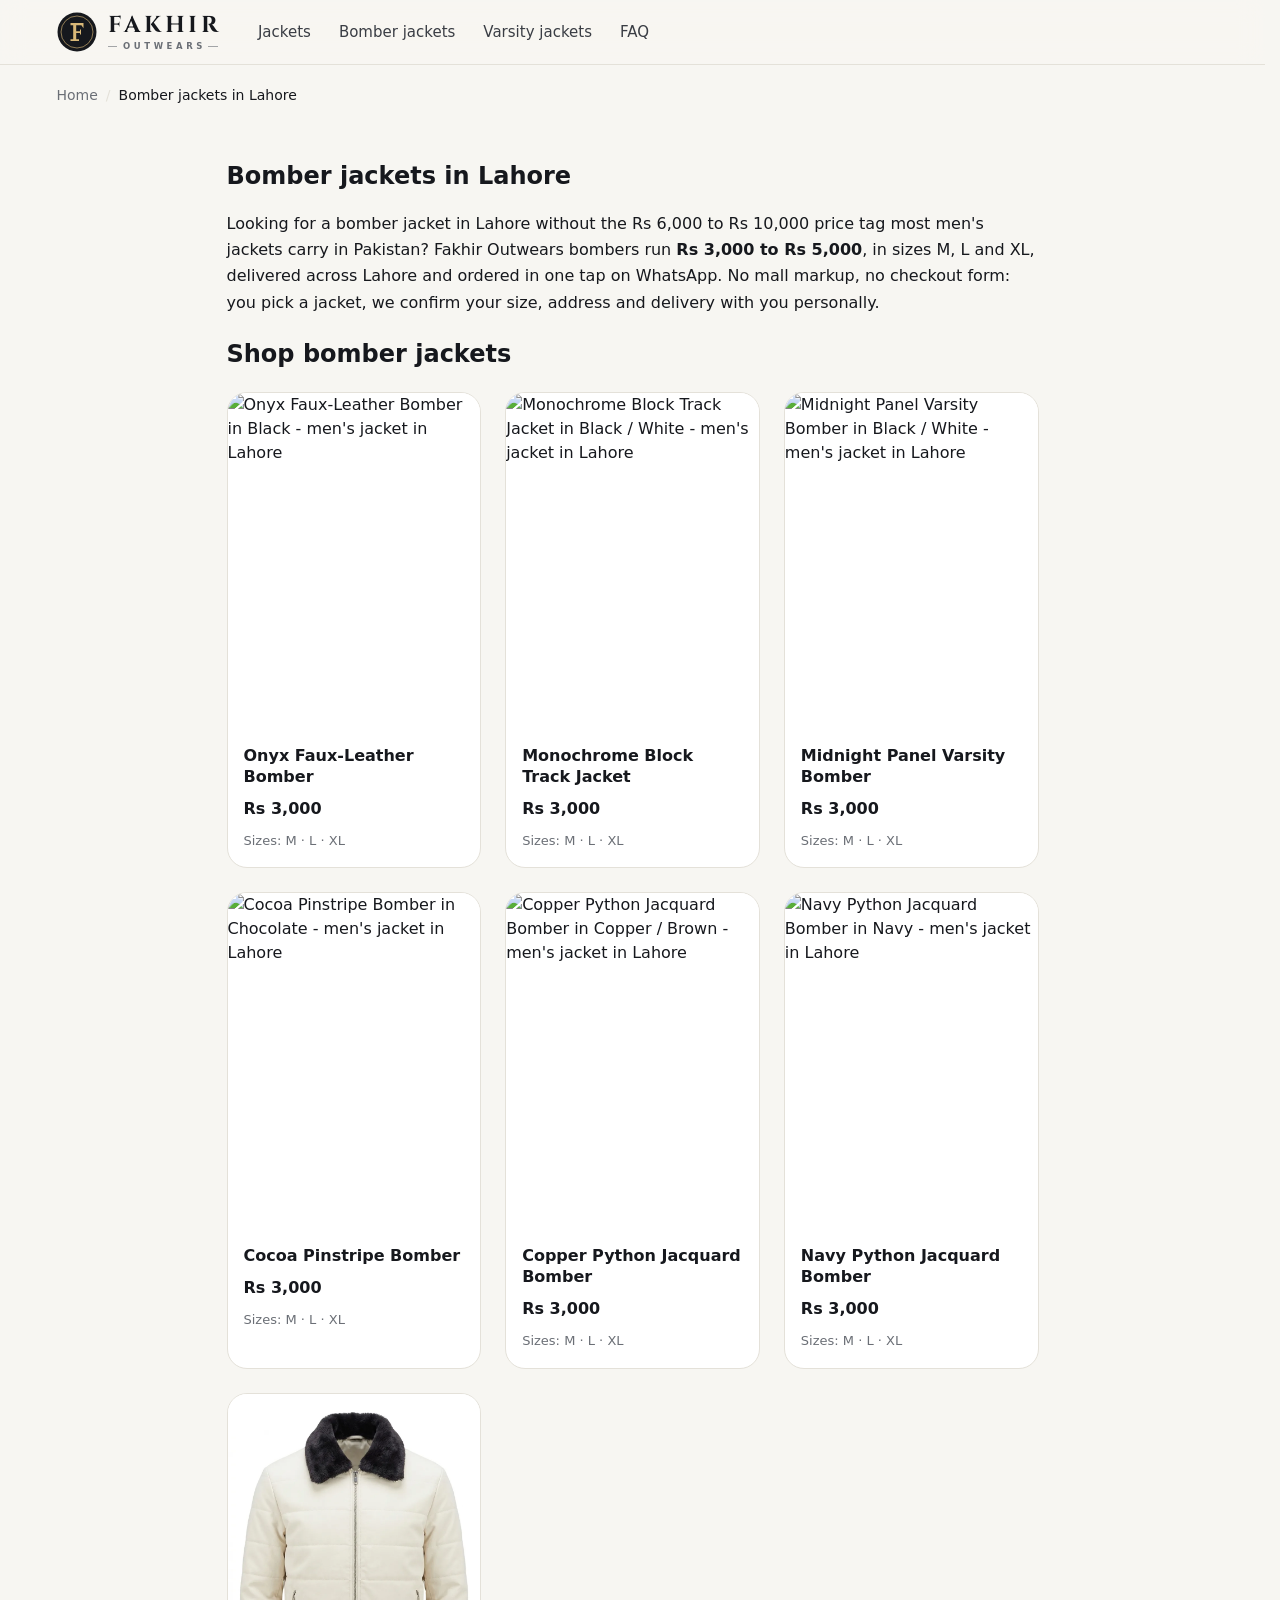
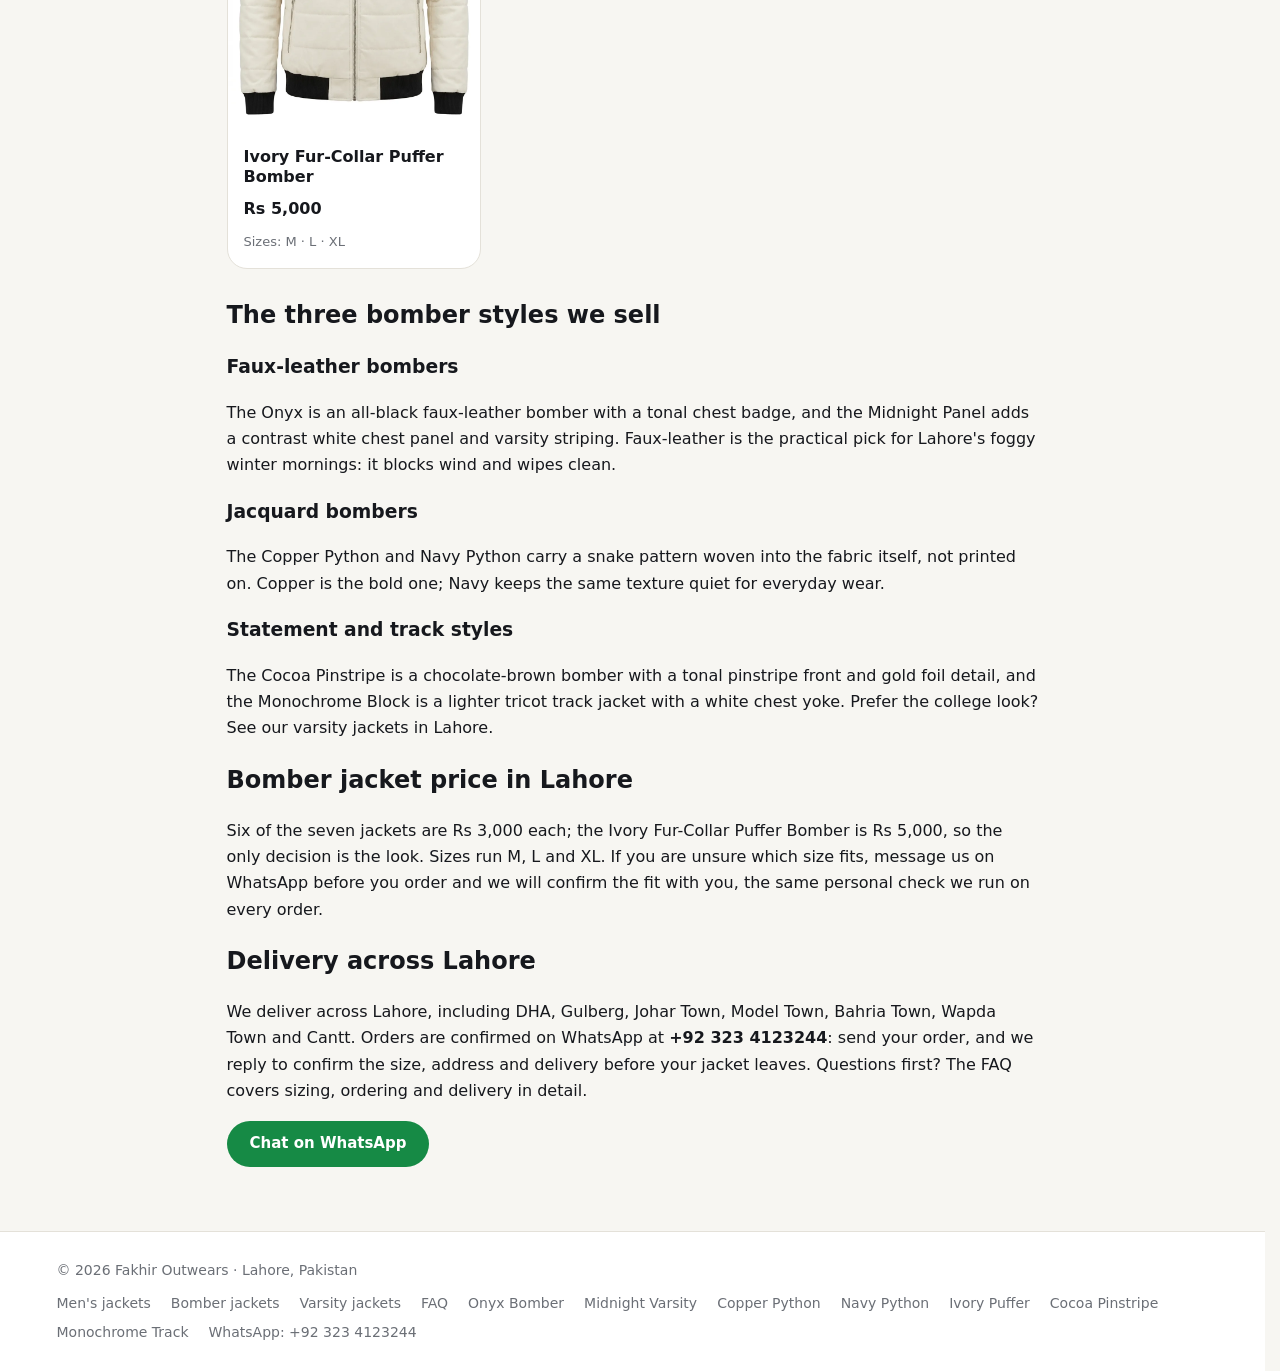
==== commit 875692cb: "Add size XL across the range" ====
--- a/bomber-jackets/index.html
+++ b/bomber-jackets/index.html
@@ -4,7 +4,7 @@
   <meta charset="utf-8">
   <meta name="viewport" content="width=device-width, initial-scale=1">
   <title>Bomber Jackets in Lahore for Men from Rs 3,000 | Fakhir Outwears</title>
-  <meta name="description" content="Buy bomber jackets in Lahore from Rs 3,000. Faux-leather, jacquard and varsity bombers for men, sizes M and L, delivered across Lahore. Order on WhatsApp.">
+  <meta name="description" content="Buy bomber jackets in Lahore from Rs 3,000. Faux-leather, jacquard and varsity bombers for men, sizes M, L and XL, delivered across Lahore. Order on WhatsApp.">
   <link rel="canonical" href="https://fakhir-store.vercel.app/bomber-jackets/">
   <link rel="icon" href="/favicon.svg" type="image/svg+xml">
   <meta property="og:type" content="website">
@@ -12,7 +12,7 @@
   <meta property="og:locale" content="en_PK">
   <meta property="og:url" content="https://fakhir-store.vercel.app/bomber-jackets/">
   <meta property="og:title" content="Bomber Jackets in Lahore for Men from Rs 3,000 | Fakhir Outwears">
-  <meta property="og:description" content="Buy bomber jackets in Lahore from Rs 3,000. Faux-leather, jacquard and varsity bombers for men, sizes M and L, delivered across Lahore. Order on WhatsApp.">
+  <meta property="og:description" content="Buy bomber jackets in Lahore from Rs 3,000. Faux-leather, jacquard and varsity bombers for men, sizes M, L and XL, delivered across Lahore. Order on WhatsApp.">
   <meta property="og:image" content="https://fakhir-store.vercel.app/images/products/copper-python-bomber.jpg">
   <meta property="og:image:width" content="900">
   <meta property="og:image:height" content="1200">
@@ -121,7 +121,7 @@
     <nav class="breadcrumbs container" aria-label="Breadcrumb"><ol><li><a href="/">Home</a></li><li aria-current="page">Bomber jackets in Lahore</li></ol></nav>
     <section class="seo-section container">
       <h1>Bomber jackets in Lahore</h1>
-      <p>Looking for a bomber jacket in Lahore without the Rs 6,000 to Rs 10,000 price tag most men's jackets carry in Pakistan? Fakhir Outwears bombers run <strong>Rs 3,000 to Rs 5,000</strong>, in sizes M and L, delivered across Lahore and ordered in one tap on WhatsApp. No mall markup, no checkout form: you pick a jacket, we confirm your size, address and delivery with you personally.</p>
+      <p>Looking for a bomber jacket in Lahore without the Rs 6,000 to Rs 10,000 price tag most men's jackets carry in Pakistan? Fakhir Outwears bombers run <strong>Rs 3,000 to Rs 5,000</strong>, in sizes M, L and XL, delivered across Lahore and ordered in one tap on WhatsApp. No mall markup, no checkout form: you pick a jacket, we confirm your size, address and delivery with you personally.</p>
       <h2>Shop bomber jackets</h2>
       <div class="grid">
         <article class="card">
@@ -131,7 +131,7 @@
       <div class="card-body">
         <h3 class="card-title"><a class="card-link" href="/products/onyx-bomber/">Onyx Faux-Leather Bomber</a></h3>
         <p class="price"><span class="price-now">Rs 3,000</span></p>
-        <p class="card-sizes">Sizes: M · L</p>
+        <p class="card-sizes">Sizes: M · L · XL</p>
       </div>
     </article>
         <article class="card">
@@ -141,7 +141,7 @@
       <div class="card-body">
         <h3 class="card-title"><a class="card-link" href="/products/monochrome-track-bomber/">Monochrome Block Track Jacket</a></h3>
         <p class="price"><span class="price-now">Rs 3,000</span></p>
-        <p class="card-sizes">Sizes: M · L</p>
+        <p class="card-sizes">Sizes: M · L · XL</p>
       </div>
     </article>
         <article class="card">
@@ -151,7 +151,7 @@
       <div class="card-body">
         <h3 class="card-title"><a class="card-link" href="/products/midnight-panel-bomber/">Midnight Panel Varsity Bomber</a></h3>
         <p class="price"><span class="price-now">Rs 3,000</span></p>
-        <p class="card-sizes">Sizes: M · L</p>
+        <p class="card-sizes">Sizes: M · L · XL</p>
       </div>
     </article>
         <article class="card">
@@ -161,7 +161,7 @@
       <div class="card-body">
         <h3 class="card-title"><a class="card-link" href="/products/cocoa-pinstripe-bomber/">Cocoa Pinstripe Bomber</a></h3>
         <p class="price"><span class="price-now">Rs 3,000</span></p>
-        <p class="card-sizes">Sizes: M · L</p>
+        <p class="card-sizes">Sizes: M · L · XL</p>
       </div>
     </article>
         <article class="card">
@@ -171,7 +171,7 @@
       <div class="card-body">
         <h3 class="card-title"><a class="card-link" href="/products/copper-python-bomber/">Copper Python Jacquard Bomber</a></h3>
         <p class="price"><span class="price-now">Rs 3,000</span></p>
-        <p class="card-sizes">Sizes: M · L</p>
+        <p class="card-sizes">Sizes: M · L · XL</p>
       </div>
     </article>
         <article class="card">
@@ -181,7 +181,7 @@
       <div class="card-body">
         <h3 class="card-title"><a class="card-link" href="/products/navy-python-bomber/">Navy Python Jacquard Bomber</a></h3>
         <p class="price"><span class="price-now">Rs 3,000</span></p>
-        <p class="card-sizes">Sizes: M · L</p>
+        <p class="card-sizes">Sizes: M · L · XL</p>
       </div>
     </article>
         <article class="card">
@@ -192,7 +192,7 @@
           <div class="card-body">
             <h3 class="card-title"><a class="card-link" href="/products/ivory-fur-puffer/">Ivory Fur-Collar Puffer Bomber</a></h3>
             <p class="price"><span class="price-now">Rs 5,000</span></p>
-            <p class="card-sizes">Sizes: M · L</p>
+            <p class="card-sizes">Sizes: M · L · XL</p>
           </div>
         </article>
       </div>
@@ -204,7 +204,7 @@
       <h3>Statement and track styles</h3>
       <p>The <a href="/products/cocoa-pinstripe-bomber/">Cocoa Pinstripe</a> is a chocolate-brown bomber with a tonal pinstripe front and gold foil detail, and the <a href="/products/monochrome-track-bomber/">Monochrome Block</a> is a lighter tricot track jacket with a white chest yoke. Prefer the college look? See our <a href="/varsity-jackets/">varsity jackets in Lahore</a>.</p>
       <h2>Bomber jacket price in Lahore</h2>
-      <p>Six of the seven jackets are Rs 3,000 each; the Ivory Fur-Collar Puffer Bomber is Rs 5,000, so the only decision is the look. Sizes run M and L. If you are unsure which size fits, message us on WhatsApp before you order and we will confirm the fit with you, the same personal check we run on every order.</p>
+      <p>Six of the seven jackets are Rs 3,000 each; the Ivory Fur-Collar Puffer Bomber is Rs 5,000, so the only decision is the look. Sizes run M, L and XL. If you are unsure which size fits, message us on WhatsApp before you order and we will confirm the fit with you, the same personal check we run on every order.</p>
       <h2>Delivery across Lahore</h2>
       <p>We deliver across Lahore, including DHA, Gulberg, Johar Town, Model Town, Bahria Town, Wapda Town and Cantt. Orders are confirmed on WhatsApp at <strong>+92 323 4123244</strong>: send your order, and we reply to confirm the size, address and delivery before your jacket leaves. Questions first? The <a href="/faq/">FAQ</a> covers sizing, ordering and delivery in detail.</p>
       <p><a class="btn btn-whatsapp" href="https://wa.me/923234123244?text=Hi%20Fakhir%20Outwears!%20I%20have%20a%20question%20about%20your%20jackets." target="_blank" rel="noopener">Chat on WhatsApp</a></p>
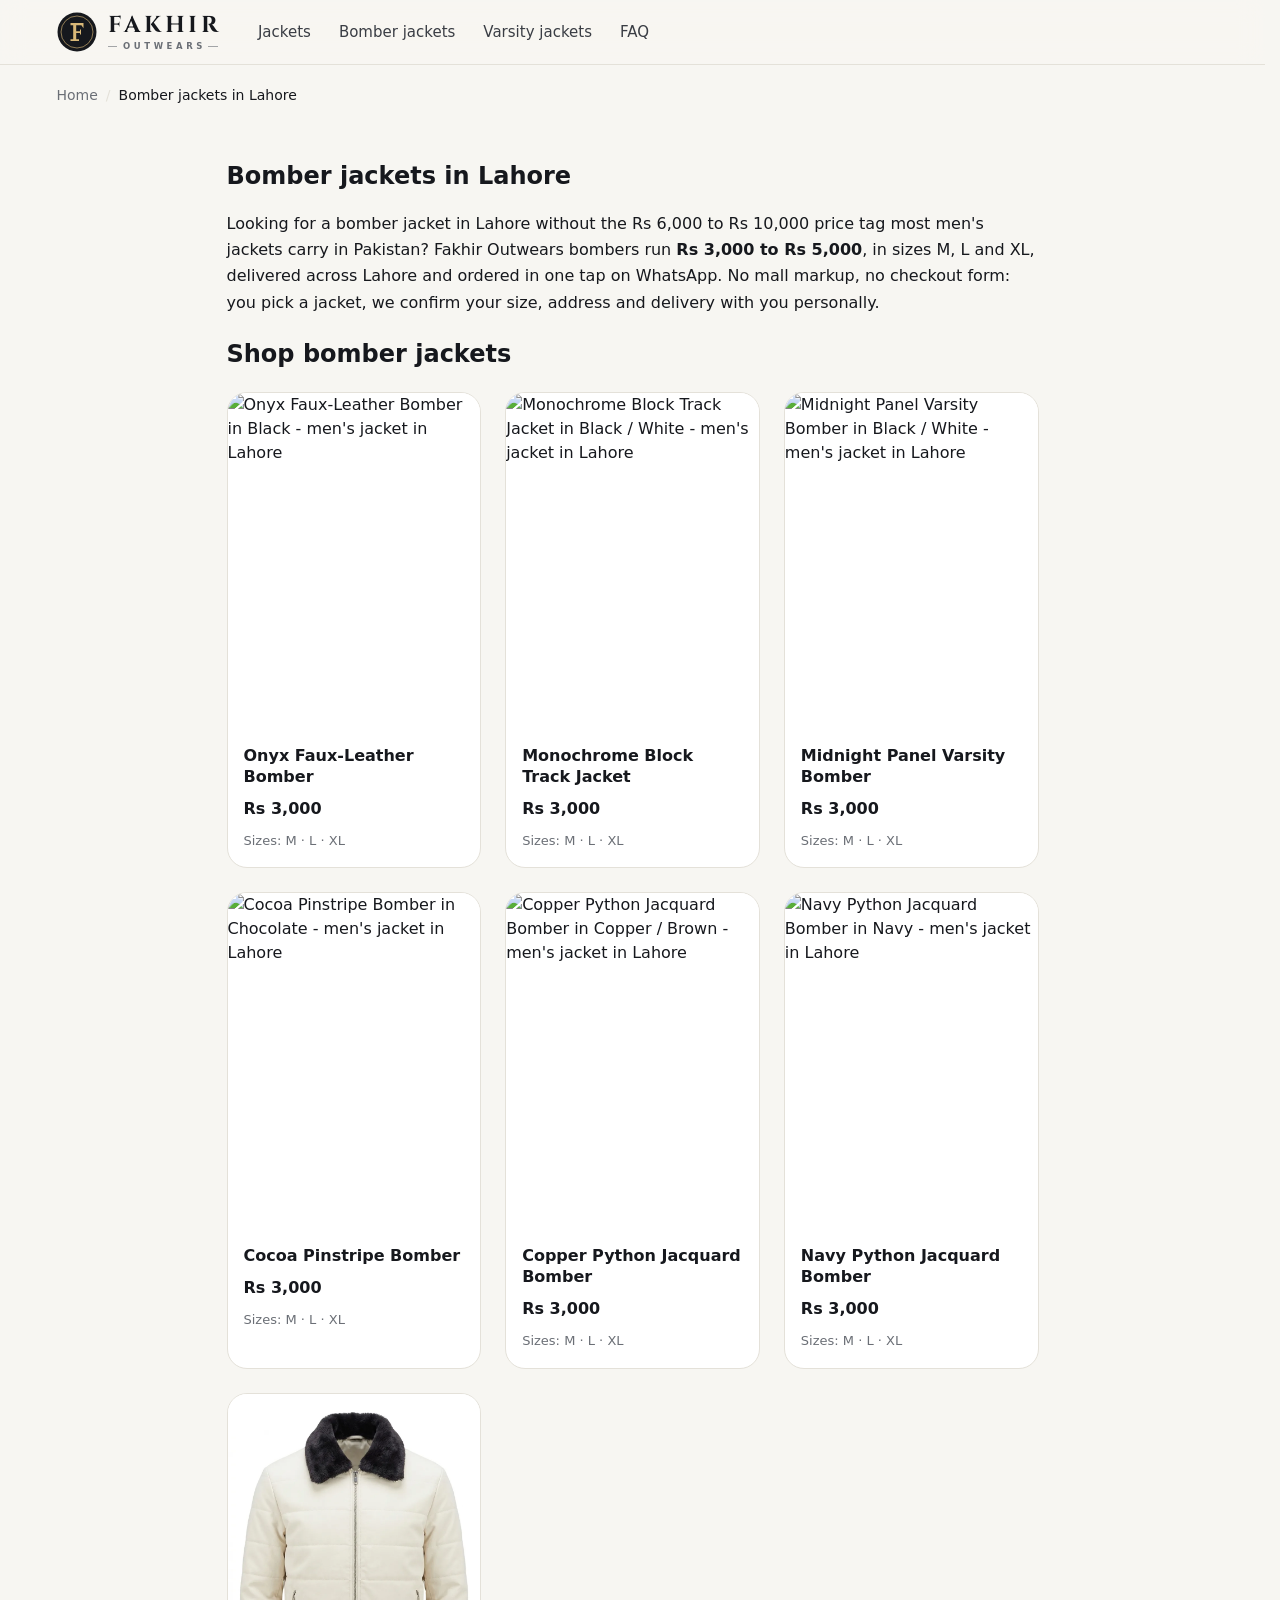
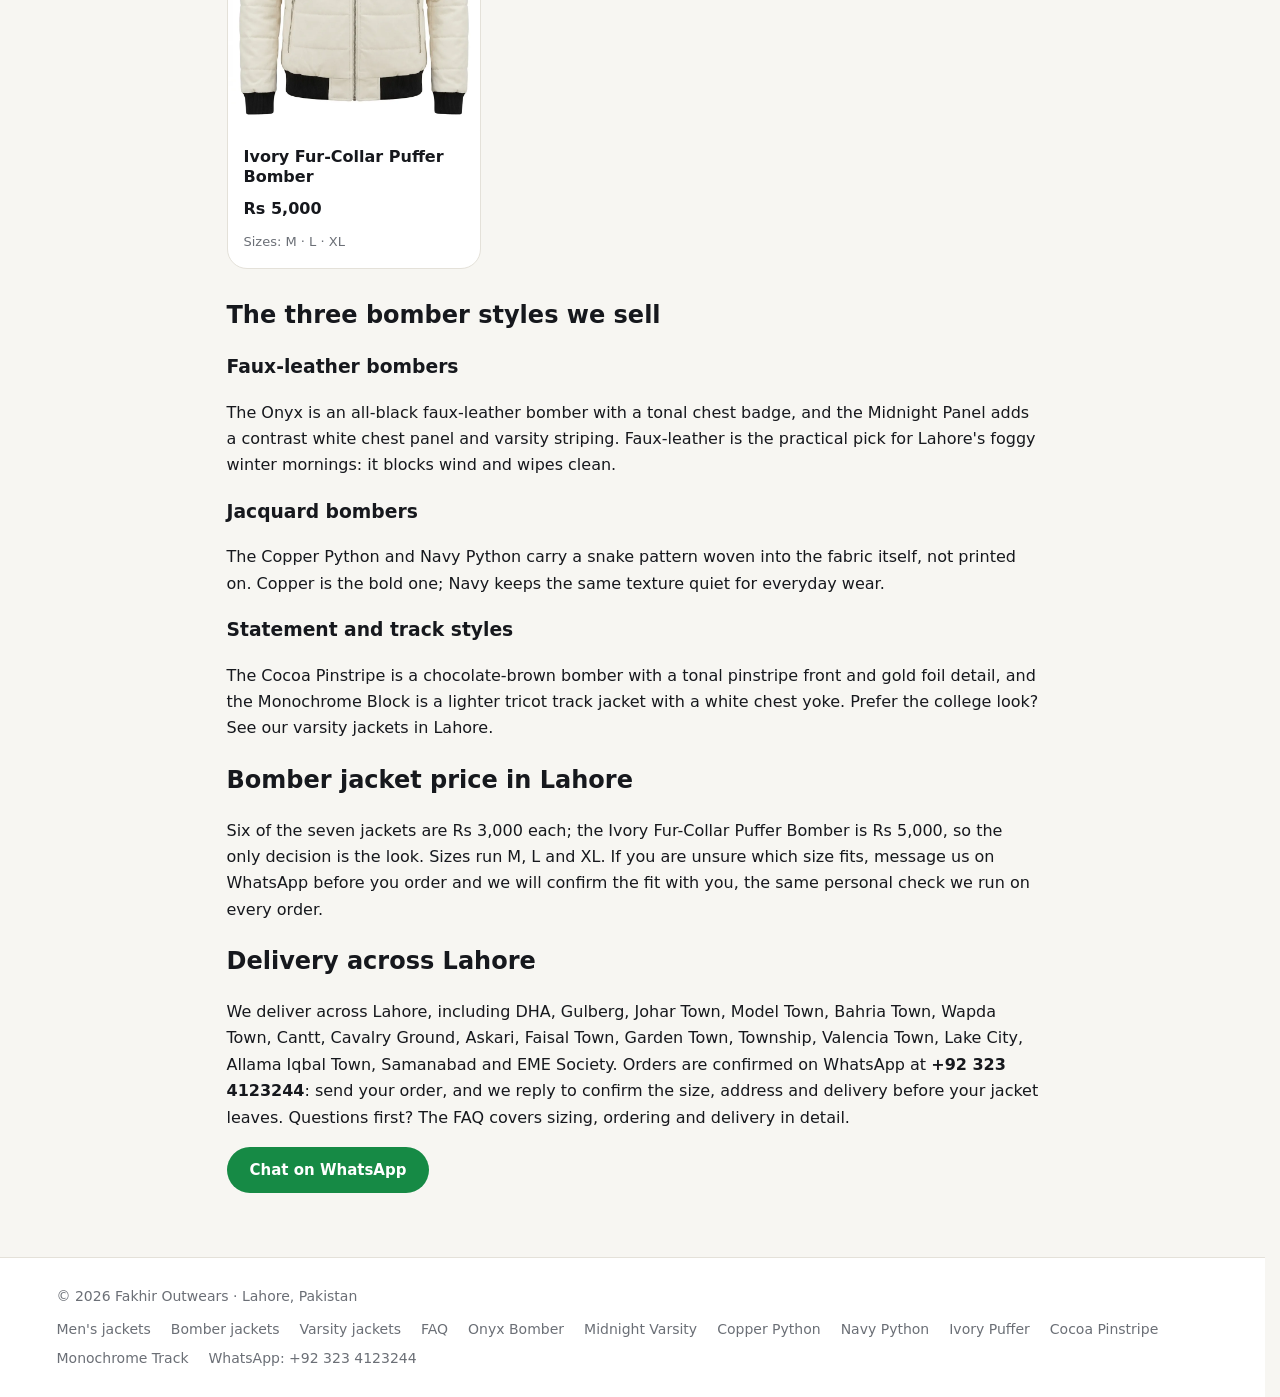
==== commit b43f35b7: "Expand Lahore delivery areas" ====
--- a/bomber-jackets/index.html
+++ b/bomber-jackets/index.html
@@ -206,7 +206,7 @@
       <h2>Bomber jacket price in Lahore</h2>
       <p>Six of the seven jackets are Rs 3,000 each; the Ivory Fur-Collar Puffer Bomber is Rs 5,000, so the only decision is the look. Sizes run M, L and XL. If you are unsure which size fits, message us on WhatsApp before you order and we will confirm the fit with you, the same personal check we run on every order.</p>
       <h2>Delivery across Lahore</h2>
-      <p>We deliver across Lahore, including DHA, Gulberg, Johar Town, Model Town, Bahria Town, Wapda Town and Cantt. Orders are confirmed on WhatsApp at <strong>+92 323 4123244</strong>: send your order, and we reply to confirm the size, address and delivery before your jacket leaves. Questions first? The <a href="/faq/">FAQ</a> covers sizing, ordering and delivery in detail.</p>
+      <p>We deliver across Lahore, including DHA, Gulberg, Johar Town, Model Town, Bahria Town, Wapda Town, Cantt, Cavalry Ground, Askari, Faisal Town, Garden Town, Township, Valencia Town, Lake City, Allama Iqbal Town, Samanabad and EME Society. Orders are confirmed on WhatsApp at <strong>+92 323 4123244</strong>: send your order, and we reply to confirm the size, address and delivery before your jacket leaves. Questions first? The <a href="/faq/">FAQ</a> covers sizing, ordering and delivery in detail.</p>
       <p><a class="btn btn-whatsapp" href="https://wa.me/923234123244?text=Hi%20Fakhir%20Outwears!%20I%20have%20a%20question%20about%20your%20jackets." target="_blank" rel="noopener">Chat on WhatsApp</a></p>
     </section>
   </main>
